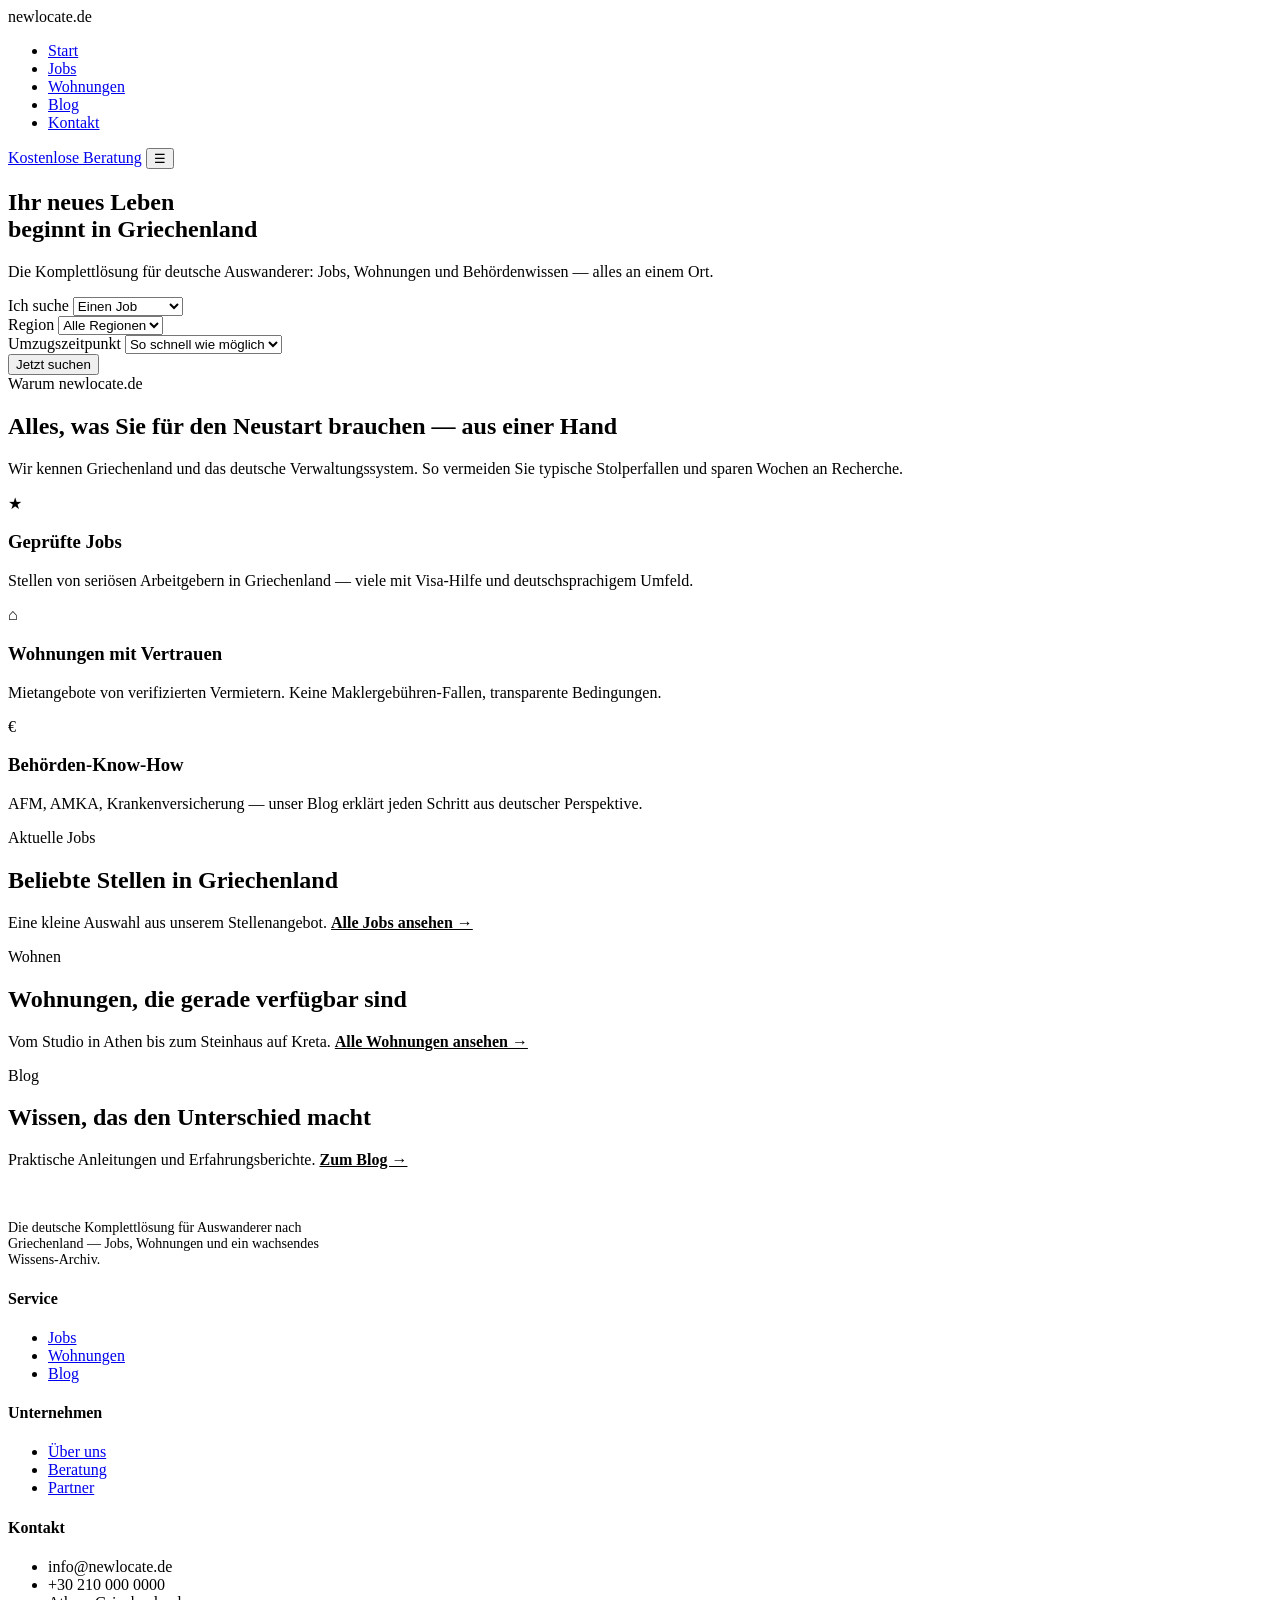
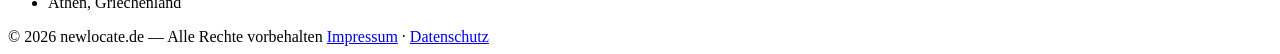
==== index.html @ ba7965db "Add files via upload" ====
<!DOCTYPE html>
<html lang="de">
<head>
  <meta charset="UTF-8" />
  <meta name="viewport" content="width=device-width, initial-scale=1.0" />
  <title>newlocate.de — Ihr neues Leben in Griechenland</title>
  <meta name="description" content="Komplettlösung für deutsche Auswanderer nach Griechenland — Jobs, Wohnungen und ein Blog mit allen wichtigen Informationen." />
  <link rel="preconnect" href="https://fonts.googleapis.com">
  <link rel="preconnect" href="https://fonts.gstatic.com" crossorigin>
  <link href="https://fonts.googleapis.com/css2?family=Inter:wght@400;500;600;700&display=swap" rel="stylesheet">
  <link rel="stylesheet" href="styles.css" />
</head>
<body>

<div class="outer-frame">
  <div class="frame-inner">

    <!-- Hero mit Navigation darüber -->
    <section class="hero">
      <nav class="nav on-hero">
        <div class="brand">newlocate.de</div>
        <ul class="nav-links">
          <li><a href="index.html" class="active">Start</a></li>
          <li><a href="jobs.html">Jobs</a></li>
          <li><a href="wohnungen.html">Wohnungen</a></li>
          <li><a href="blog.html">Blog</a></li>
          <li><a href="#kontakt">Kontakt</a></li>
        </ul>
        <a href="#beratung" class="nav-cta">Kostenlose Beratung</a>
        <button class="menu-toggle" aria-label="Menü öffnen">☰</button>
      </nav>

      <div class="hero-content">
        <h1>Ihr neues Leben<br />beginnt in Griechenland</h1>
        <p class="lead">
          Die Komplettlösung für deutsche Auswanderer:
          Jobs, Wohnungen und Behördenwissen — alles an einem Ort.
        </p>

        <form id="homeSearch" class="search-card">
          <div class="field">
            <label for="homeKind">Ich suche</label>
            <select id="homeKind">
              <option value="jobs">Einen Job</option>
              <option value="rentals">Eine Wohnung</option>
            </select>
          </div>
          <div class="field">
            <label for="homeRegion">Region</label>
            <select id="homeRegion">
              <option value="">Alle Regionen</option>
              <option>Athen</option>
              <option>Thessaloniki</option>
              <option>Kreta</option>
              <option>Santorin</option>
              <option>Korfu</option>
              <option>Mykonos</option>
            </select>
          </div>
          <div class="field">
            <label for="homeTime">Umzugszeitpunkt</label>
            <select id="homeTime">
              <option>So schnell wie möglich</option>
              <option>In 1–3 Monaten</option>
              <option>In 6 Monaten</option>
              <option>Später / unverbindlich</option>
            </select>
          </div>
          <button type="submit" class="btn-primary">Jetzt suchen</button>
        </form>
      </div>
    </section>

    <!-- Vorteile -->
    <section class="section">
      <div class="section-head">
        <div class="eyebrow">Warum newlocate.de</div>
        <h2>Alles, was Sie für den Neustart brauchen — aus einer Hand</h2>
        <p class="sub">Wir kennen Griechenland und das deutsche Verwaltungssystem. So vermeiden Sie typische Stolperfallen und sparen Wochen an Recherche.</p>
      </div>
      <div class="features">
        <div class="feature">
          <div class="ico">★</div>
          <h3>Geprüfte Jobs</h3>
          <p>Stellen von seriösen Arbeitgebern in Griechenland — viele mit Visa-Hilfe und deutschsprachigem Umfeld.</p>
        </div>
        <div class="feature">
          <div class="ico">⌂</div>
          <h3>Wohnungen mit Vertrauen</h3>
          <p>Mietangebote von verifizierten Vermietern. Keine Maklergebühren-Fallen, transparente Bedingungen.</p>
        </div>
        <div class="feature">
          <div class="ico">€</div>
          <h3>Behörden-Know-How</h3>
          <p>AFM, AMKA, Krankenversicherung — unser Blog erklärt jeden Schritt aus deutscher Perspektive.</p>
        </div>
      </div>
    </section>

    <!-- Featured Jobs -->
    <section class="section" style="padding-top:0;">
      <div class="section-head">
        <div class="eyebrow">Aktuelle Jobs</div>
        <h2>Beliebte Stellen in Griechenland</h2>
        <p class="sub">Eine kleine Auswahl aus unserem Stellenangebot. <a href="jobs.html" style="color:var(--aegean); font-weight:600;">Alle Jobs ansehen →</a></p>
      </div>
      <div id="featuredJobs" class="card-grid"></div>
    </section>

    <!-- Featured Rentals -->
    <section class="section" style="padding-top:0;">
      <div class="section-head">
        <div class="eyebrow">Wohnen</div>
        <h2>Wohnungen, die gerade verfügbar sind</h2>
        <p class="sub">Vom Studio in Athen bis zum Steinhaus auf Kreta. <a href="wohnungen.html" style="color:var(--aegean); font-weight:600;">Alle Wohnungen ansehen →</a></p>
      </div>
      <div id="featuredRentals" class="card-grid"></div>
    </section>

    <!-- Featured Blog -->
    <section class="section" style="padding-top:0;">
      <div class="section-head">
        <div class="eyebrow">Blog</div>
        <h2>Wissen, das den Unterschied macht</h2>
        <p class="sub">Praktische Anleitungen und Erfahrungsberichte. <a href="blog.html" style="color:var(--aegean); font-weight:600;">Zum Blog →</a></p>
      </div>
      <div id="featuredPosts" class="card-grid"></div>
    </section>

    <!-- Footer -->
    <footer class="footer" id="kontakt">
      <div class="footer-grid">
        <div>
          <div class="brand" style="color:#fff; font-size:18px; margin-bottom:14px;">newlocate.de</div>
          <p style="font-size:14px; max-width:340px;">Die deutsche Komplettlösung für Auswanderer nach Griechenland — Jobs, Wohnungen und ein wachsendes Wissens-Archiv.</p>
        </div>
        <div>
          <h4>Service</h4>
          <ul>
            <li><a href="jobs.html">Jobs</a></li>
            <li><a href="wohnungen.html">Wohnungen</a></li>
            <li><a href="blog.html">Blog</a></li>
          </ul>
        </div>
        <div>
          <h4>Unternehmen</h4>
          <ul>
            <li><a href="#">Über uns</a></li>
            <li><a href="#">Beratung</a></li>
            <li><a href="#">Partner</a></li>
          </ul>
        </div>
        <div>
          <h4>Kontakt</h4>
          <ul>
            <li>info@newlocate.de</li>
            <li>+30 210 000 0000</li>
            <li>Athen, Griechenland</li>
          </ul>
        </div>
      </div>
      <div class="footer-bottom">
        <span>© 2026 newlocate.de — Alle Rechte vorbehalten</span>
        <span><a href="#">Impressum</a> · <a href="#">Datenschutz</a></span>
      </div>
    </footer>

  </div>
</div>

<script src="app.js"></script>
</body>
</html>
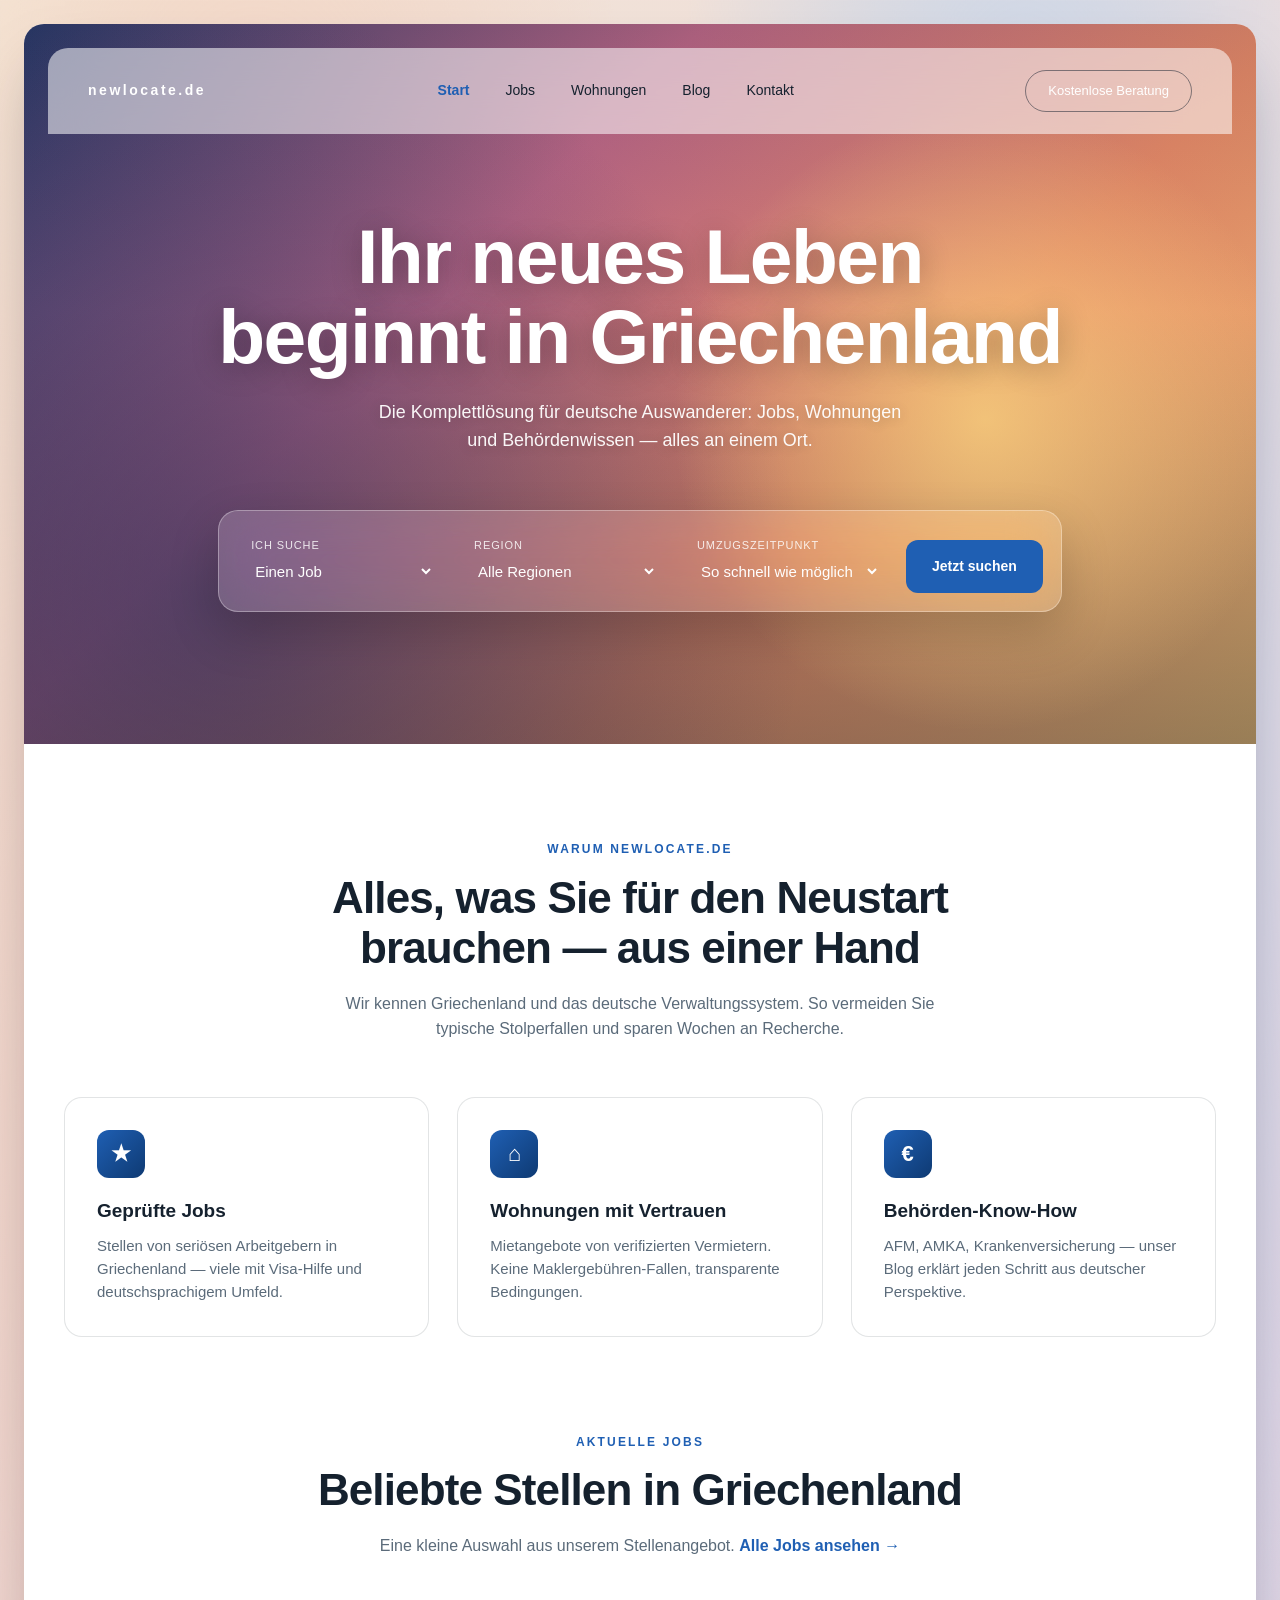
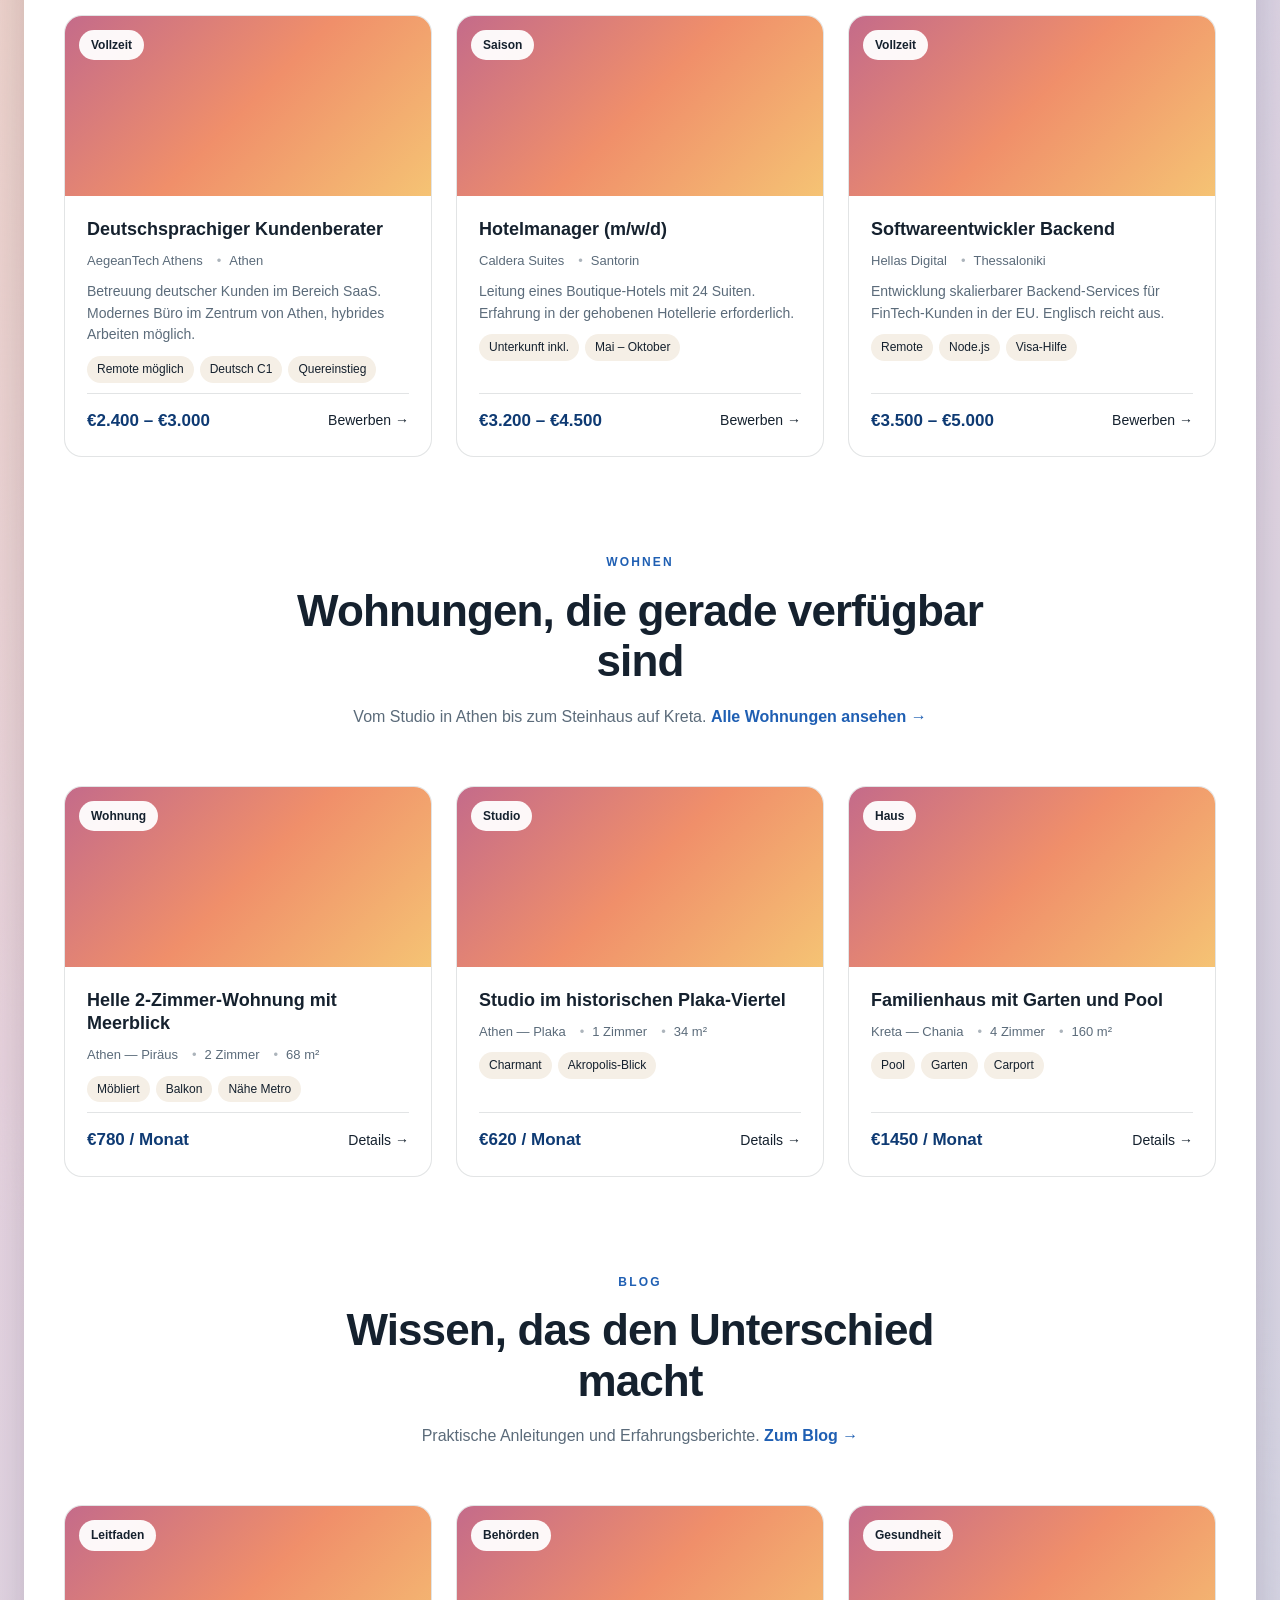
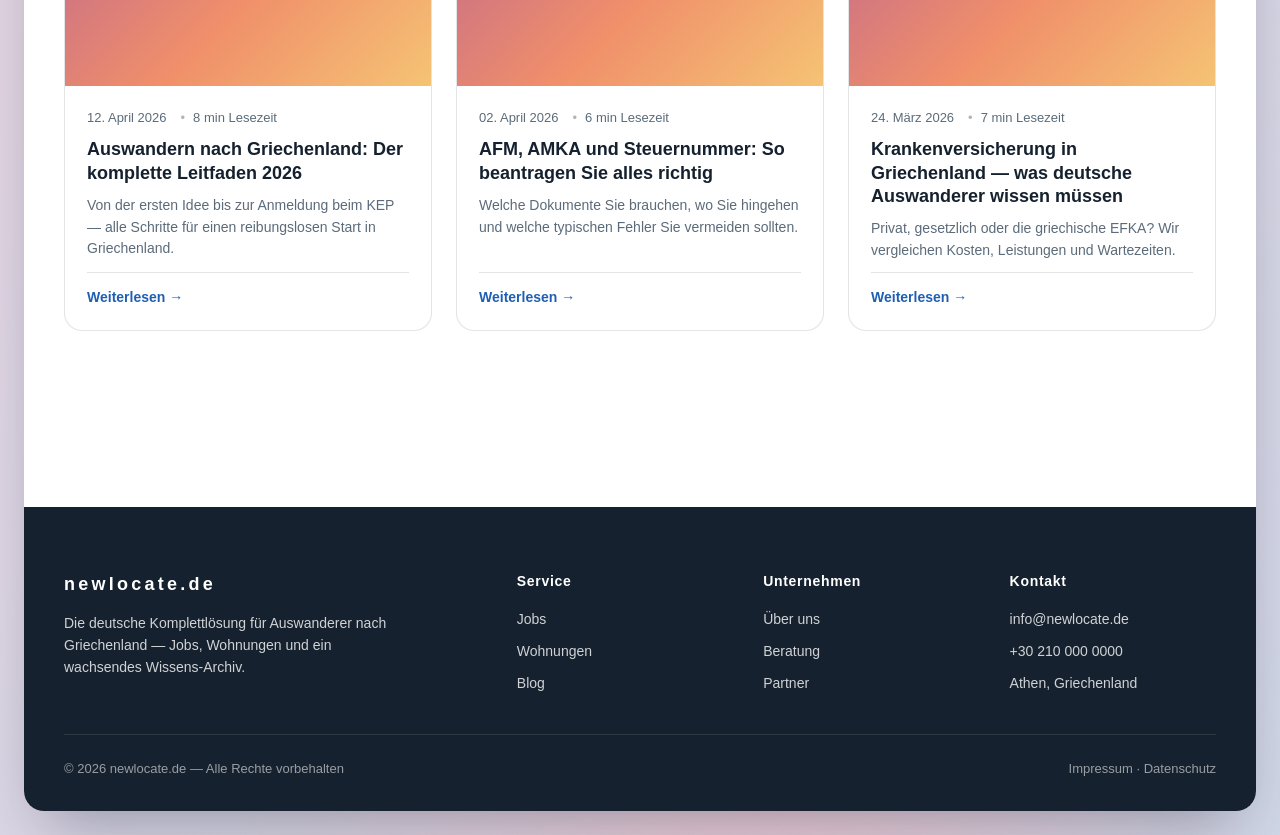
==== commit 90320188: "Update region options in dropdown menu" ====
--- a/index.html
+++ b/index.html
@@ -49,12 +49,12 @@
             <label for="homeRegion">Region</label>
             <select id="homeRegion">
               <option value="">Alle Regionen</option>
-              <option>Athen</option>
+              <option>Alexandropolis</option>
+              <option>Katerini</option>
+              <option>Kavala</option>
+              <option>Kilkis</option>
+              <option>Serres</option>
               <option>Thessaloniki</option>
-              <option>Kreta</option>
-              <option>Santorin</option>
-              <option>Korfu</option>
-              <option>Mykonos</option>
             </select>
           </div>
           <div class="field">
--- a/styles.css
+++ b/styles.css
@@ -0,0 +1,463 @@
+/* =========================================================
+   AUSWANDERN.GR — Globale Stile
+   ========================================================= */
+
+* { box-sizing: border-box; margin: 0; padding: 0; }
+
+:root {
+  --aegean: #1f5fb3;
+  --aegean-deep: #0e3a73;
+  --sunset: #ff8a65;
+  --sand: #f5efe6;
+  --ink: #15212e;
+  --muted: #5b6b7a;
+  --line: rgba(21, 33, 46, 0.12);
+  --glass: rgba(255, 255, 255, 0.18);
+  --glass-strong: rgba(255, 255, 255, 0.32);
+  --shadow: 0 30px 60px -20px rgba(15, 23, 42, 0.35);
+  --radius: 18px;
+}
+
+html, body {
+  font-family: 'Inter', -apple-system, BlinkMacSystemFont, 'Segoe UI', sans-serif;
+  color: var(--ink);
+  background: #fbf8f3;
+  line-height: 1.55;
+  -webkit-font-smoothing: antialiased;
+}
+
+a { color: inherit; text-decoration: none; }
+img { max-width: 100%; display: block; }
+button { font: inherit; cursor: pointer; border: none; background: none; color: inherit; }
+input, select { font: inherit; color: inherit; }
+
+/* =========================================================
+   Layout-Rahmen (wie im Design — gerundeter Außenrahmen)
+   ========================================================= */
+
+.outer-frame {
+  min-height: 100vh;
+  padding: 24px;
+  background:
+    radial-gradient(60% 80% at 20% 30%, #f3c9b6 0%, transparent 60%),
+    radial-gradient(50% 70% at 80% 20%, #b9d3f0 0%, transparent 60%),
+    radial-gradient(70% 90% at 60% 90%, #efc9d5 0%, transparent 60%),
+    linear-gradient(135deg, #f4e6d6 0%, #e9d5e2 50%, #cfd8e8 100%);
+}
+
+.frame-inner {
+  background: #ffffff;
+  border-radius: 20px;
+  overflow: hidden;
+  box-shadow: var(--shadow);
+}
+
+/* =========================================================
+   Navigation
+   ========================================================= */
+
+.nav {
+  display: flex;
+  align-items: center;
+  justify-content: space-between;
+  padding: 22px 40px;
+  background: rgba(255, 255, 255, 0.7);
+  backdrop-filter: blur(20px);
+  -webkit-backdrop-filter: blur(20px);
+  position: relative;
+  z-index: 10;
+}
+
+.nav.on-hero {
+  position: absolute;
+  top: 24px;
+  left: 24px;
+  right: 24px;
+  border-radius: 20px 20px 0 0;
+  background: rgba(255, 255, 255, 0.55);
+}
+
+.brand {
+  font-weight: 700;
+  letter-spacing: 0.18em;
+  font-size: 14px;
+}
+
+.nav-links {
+  display: flex;
+  gap: 36px;
+  list-style: none;
+  font-size: 14px;
+  color: var(--ink);
+}
+
+.nav-links a { transition: color .2s; }
+.nav-links a:hover { color: var(--aegean); }
+.nav-links a.active { color: var(--aegean); font-weight: 600; }
+
+.nav-cta {
+  border: 1px solid rgba(21, 33, 46, 0.5);
+  padding: 10px 22px;
+  border-radius: 999px;
+  font-size: 13px;
+  background: transparent;
+  transition: all .2s;
+}
+.nav-cta:hover { background: var(--ink); color: #fff; border-color: var(--ink); }
+
+.menu-toggle { display: none; }
+
+/* =========================================================
+   Hero
+   ========================================================= */
+
+.hero {
+  position: relative;
+  min-height: 720px;
+  display: flex;
+  align-items: center;
+  justify-content: center;
+  text-align: center;
+  color: #fff;
+  padding: 140px 32px 80px;
+  overflow: hidden;
+  background:
+    linear-gradient(180deg, rgba(15, 23, 42, 0.15) 0%, rgba(15, 23, 42, 0.05) 40%, rgba(15, 23, 42, 0.4) 100%),
+    linear-gradient(135deg, #2a3a6b 0%, #c46b8a 35%, #f08f6a 65%, #f5c374 100%);
+}
+
+.hero::before {
+  content: '';
+  position: absolute;
+  inset: 0;
+  background:
+    radial-gradient(circle at 78% 55%, rgba(255, 220, 130, 0.7) 0%, transparent 30%),
+    radial-gradient(circle at 15% 80%, rgba(20, 40, 90, 0.5) 0%, transparent 50%);
+  pointer-events: none;
+}
+
+.hero-content {
+  position: relative;
+  z-index: 2;
+  max-width: 900px;
+}
+
+.hero h1 {
+  font-size: clamp(40px, 6vw, 78px);
+  font-weight: 700;
+  line-height: 1.05;
+  letter-spacing: -0.02em;
+  text-shadow: 0 4px 30px rgba(0, 0, 0, 0.3);
+  margin-bottom: 22px;
+}
+
+.hero p.lead {
+  font-size: clamp(15px, 1.4vw, 18px);
+  max-width: 540px;
+  margin: 0 auto 56px;
+  opacity: 0.95;
+  text-shadow: 0 2px 15px rgba(0, 0, 0, 0.3);
+}
+
+/* Search / booking glass card */
+.search-card {
+  position: relative;
+  z-index: 2;
+  margin: 0 auto;
+  max-width: 880px;
+  padding: 18px;
+  background: var(--glass);
+  backdrop-filter: blur(24px) saturate(140%);
+  -webkit-backdrop-filter: blur(24px) saturate(140%);
+  border: 1px solid var(--glass-strong);
+  border-radius: 20px;
+  display: grid;
+  grid-template-columns: 1fr 1fr 1fr auto;
+  gap: 12px;
+  align-items: end;
+  box-shadow: 0 20px 50px rgba(0, 0, 0, 0.2);
+}
+
+.field {
+  display: flex;
+  flex-direction: column;
+  gap: 4px;
+  text-align: left;
+  padding: 8px 14px;
+  border-radius: 12px;
+}
+
+.field label {
+  font-size: 11px;
+  letter-spacing: 0.08em;
+  text-transform: uppercase;
+  opacity: 0.85;
+}
+
+.field select,
+.field input {
+  background: transparent;
+  border: none;
+  outline: none;
+  color: #fff;
+  font-size: 15px;
+  font-weight: 500;
+  padding: 4px 0;
+  width: 100%;
+}
+
+.field select option { color: var(--ink); }
+.field input::placeholder { color: rgba(255,255,255,0.7); }
+
+.btn-primary {
+  background: var(--aegean);
+  color: #fff;
+  padding: 16px 26px;
+  border-radius: 12px;
+  font-weight: 600;
+  font-size: 14px;
+  white-space: nowrap;
+  transition: transform .15s, background .2s;
+}
+.btn-primary:hover { background: var(--aegean-deep); transform: translateY(-1px); }
+
+/* =========================================================
+   Sections
+   ========================================================= */
+
+.section {
+  padding: 96px 40px;
+  max-width: 1240px;
+  margin: 0 auto;
+}
+
+.section-head {
+  text-align: center;
+  margin-bottom: 56px;
+}
+.eyebrow {
+  font-size: 12px;
+  letter-spacing: 0.18em;
+  text-transform: uppercase;
+  color: var(--aegean);
+  font-weight: 600;
+  margin-bottom: 14px;
+}
+.section h2 {
+  font-size: clamp(28px, 3.5vw, 44px);
+  font-weight: 700;
+  letter-spacing: -0.02em;
+  line-height: 1.15;
+  max-width: 720px;
+  margin: 0 auto 18px;
+}
+.section .sub {
+  color: var(--muted);
+  max-width: 620px;
+  margin: 0 auto;
+  font-size: 16px;
+}
+
+/* Feature grid */
+.features {
+  display: grid;
+  grid-template-columns: repeat(3, 1fr);
+  gap: 28px;
+  margin-top: 8px;
+}
+.feature {
+  background: #fff;
+  border: 1px solid var(--line);
+  border-radius: var(--radius);
+  padding: 32px;
+  transition: transform .25s, box-shadow .25s;
+}
+.feature:hover { transform: translateY(-4px); box-shadow: var(--shadow); }
+.feature .ico {
+  width: 48px; height: 48px;
+  border-radius: 12px;
+  background: linear-gradient(135deg, var(--aegean), var(--aegean-deep));
+  color: #fff;
+  display: flex; align-items: center; justify-content: center;
+  font-size: 22px; font-weight: 700;
+  margin-bottom: 18px;
+}
+.feature h3 { font-size: 19px; margin-bottom: 8px; }
+.feature p { color: var(--muted); font-size: 15px; }
+
+/* Card grid (jobs / wohnungen / blog) */
+.card-grid {
+  display: grid;
+  grid-template-columns: repeat(auto-fill, minmax(300px, 1fr));
+  gap: 24px;
+  margin-top: 32px;
+}
+
+.card {
+  background: #fff;
+  border: 1px solid var(--line);
+  border-radius: var(--radius);
+  overflow: hidden;
+  transition: transform .25s, box-shadow .25s;
+  display: flex;
+  flex-direction: column;
+}
+.card:hover { transform: translateY(-4px); box-shadow: var(--shadow); }
+.card-media {
+  height: 180px;
+  background: linear-gradient(135deg, #c46b8a, #f08f6a, #f5c374);
+  position: relative;
+}
+.card-media .badge {
+  position: absolute;
+  top: 14px; left: 14px;
+  background: rgba(255,255,255,0.95);
+  padding: 6px 12px;
+  border-radius: 999px;
+  font-size: 12px;
+  font-weight: 600;
+}
+.card-body { padding: 22px; flex: 1; display: flex; flex-direction: column; gap: 10px; }
+.card-body h3 { font-size: 18px; line-height: 1.3; }
+.card-meta {
+  display: flex; flex-wrap: wrap; gap: 14px;
+  font-size: 13px; color: var(--muted);
+}
+.card-meta span::before { content: '•'; margin-right: 8px; opacity: 0.5; }
+.card-meta span:first-child::before { content: ''; margin: 0; }
+.card-foot {
+  margin-top: auto;
+  padding-top: 14px;
+  display: flex;
+  justify-content: space-between;
+  align-items: center;
+  border-top: 1px solid var(--line);
+  font-size: 14px;
+}
+.price { font-weight: 700; color: var(--aegean-deep); font-size: 17px; }
+.tag {
+  display: inline-block;
+  background: var(--sand);
+  color: var(--ink);
+  font-size: 12px;
+  padding: 4px 10px;
+  border-radius: 999px;
+  margin-right: 6px;
+}
+
+/* Page header (non-hero pages) */
+.page-header {
+  background:
+    linear-gradient(180deg, rgba(15,23,42,0.2), rgba(15,23,42,0.5)),
+    linear-gradient(135deg, #2a3a6b 0%, #c46b8a 50%, #f5c374 100%);
+  color: #fff;
+  padding: 120px 40px 80px;
+  text-align: center;
+}
+.page-header h1 {
+  font-size: clamp(34px, 5vw, 58px);
+  font-weight: 700;
+  letter-spacing: -0.02em;
+  margin-bottom: 14px;
+}
+.page-header p {
+  max-width: 600px;
+  margin: 0 auto;
+  opacity: 0.95;
+  font-size: 17px;
+}
+
+/* Filter bar */
+.filter-bar {
+  background: #fff;
+  border: 1px solid var(--line);
+  border-radius: var(--radius);
+  padding: 18px;
+  display: grid;
+  grid-template-columns: 2fr 1fr 1fr auto;
+  gap: 12px;
+  margin-bottom: 32px;
+  box-shadow: var(--shadow);
+}
+
+.filter-bar .field {
+  background: var(--sand);
+  padding: 10px 16px;
+}
+.filter-bar .field label { color: var(--muted); }
+.filter-bar .field input,
+.filter-bar .field select { color: var(--ink); }
+.filter-bar .field input::placeholder { color: var(--muted); }
+
+.no-results {
+  text-align: center;
+  padding: 60px 20px;
+  color: var(--muted);
+}
+
+/* =========================================================
+   Footer
+   ========================================================= */
+
+.footer {
+  background: var(--ink);
+  color: rgba(255,255,255,0.8);
+  padding: 64px 40px 32px;
+  margin-top: 80px;
+}
+.footer-grid {
+  max-width: 1240px;
+  margin: 0 auto;
+  display: grid;
+  grid-template-columns: 2fr 1fr 1fr 1fr;
+  gap: 40px;
+  padding-bottom: 40px;
+  border-bottom: 1px solid rgba(255,255,255,0.1);
+}
+.footer h4 { color: #fff; font-size: 14px; margin-bottom: 16px; letter-spacing: 0.05em; }
+.footer ul { list-style: none; display: flex; flex-direction: column; gap: 10px; font-size: 14px; }
+.footer ul a:hover { color: #fff; }
+.footer-bottom {
+  max-width: 1240px;
+  margin: 24px auto 0;
+  display: flex;
+  justify-content: space-between;
+  font-size: 13px;
+  opacity: 0.7;
+}
+
+/* =========================================================
+   Blog detail (article cards expanded)
+   ========================================================= */
+.blog-card .card-body p {
+  color: var(--muted);
+  font-size: 14px;
+}
+.blog-card .read-more {
+  color: var(--aegean);
+  font-weight: 600;
+  font-size: 14px;
+}
+
+/* =========================================================
+   Responsive
+   ========================================================= */
+
+@media (max-width: 900px) {
+  .outer-frame { padding: 12px; }
+  .nav { padding: 18px 22px; }
+  .nav.on-hero { left: 12px; right: 12px; top: 12px; }
+  .nav-links { display: none; }
+  .menu-toggle { display: block; font-size: 22px; }
+  .nav-cta { padding: 8px 16px; font-size: 12px; }
+
+  .search-card { grid-template-columns: 1fr 1fr; }
+  .search-card .btn-primary { grid-column: 1 / -1; }
+
+  .features { grid-template-columns: 1fr; }
+  .filter-bar { grid-template-columns: 1fr; }
+  .footer-grid { grid-template-columns: 1fr 1fr; }
+  .footer-bottom { flex-direction: column; gap: 8px; text-align: center; }
+  .section { padding: 64px 22px; }
+  .page-header { padding: 100px 22px 60px; }
+}
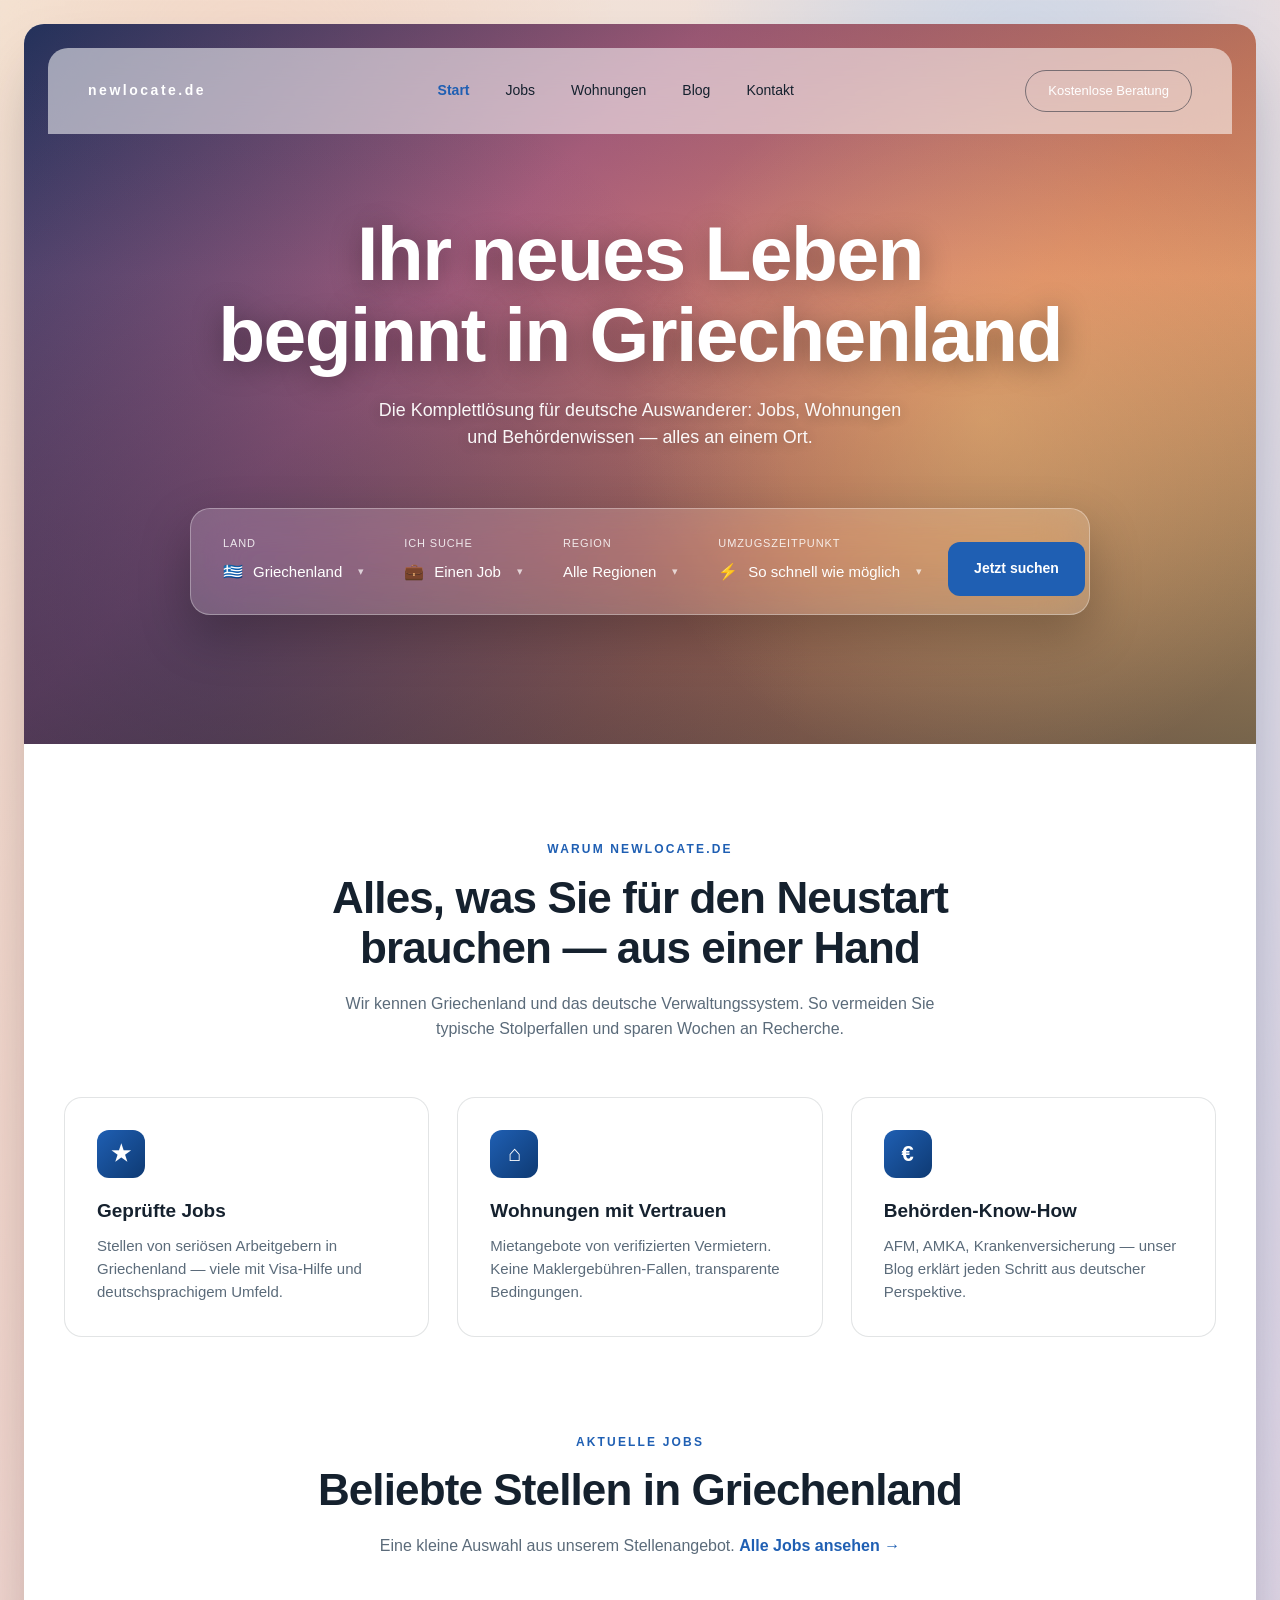
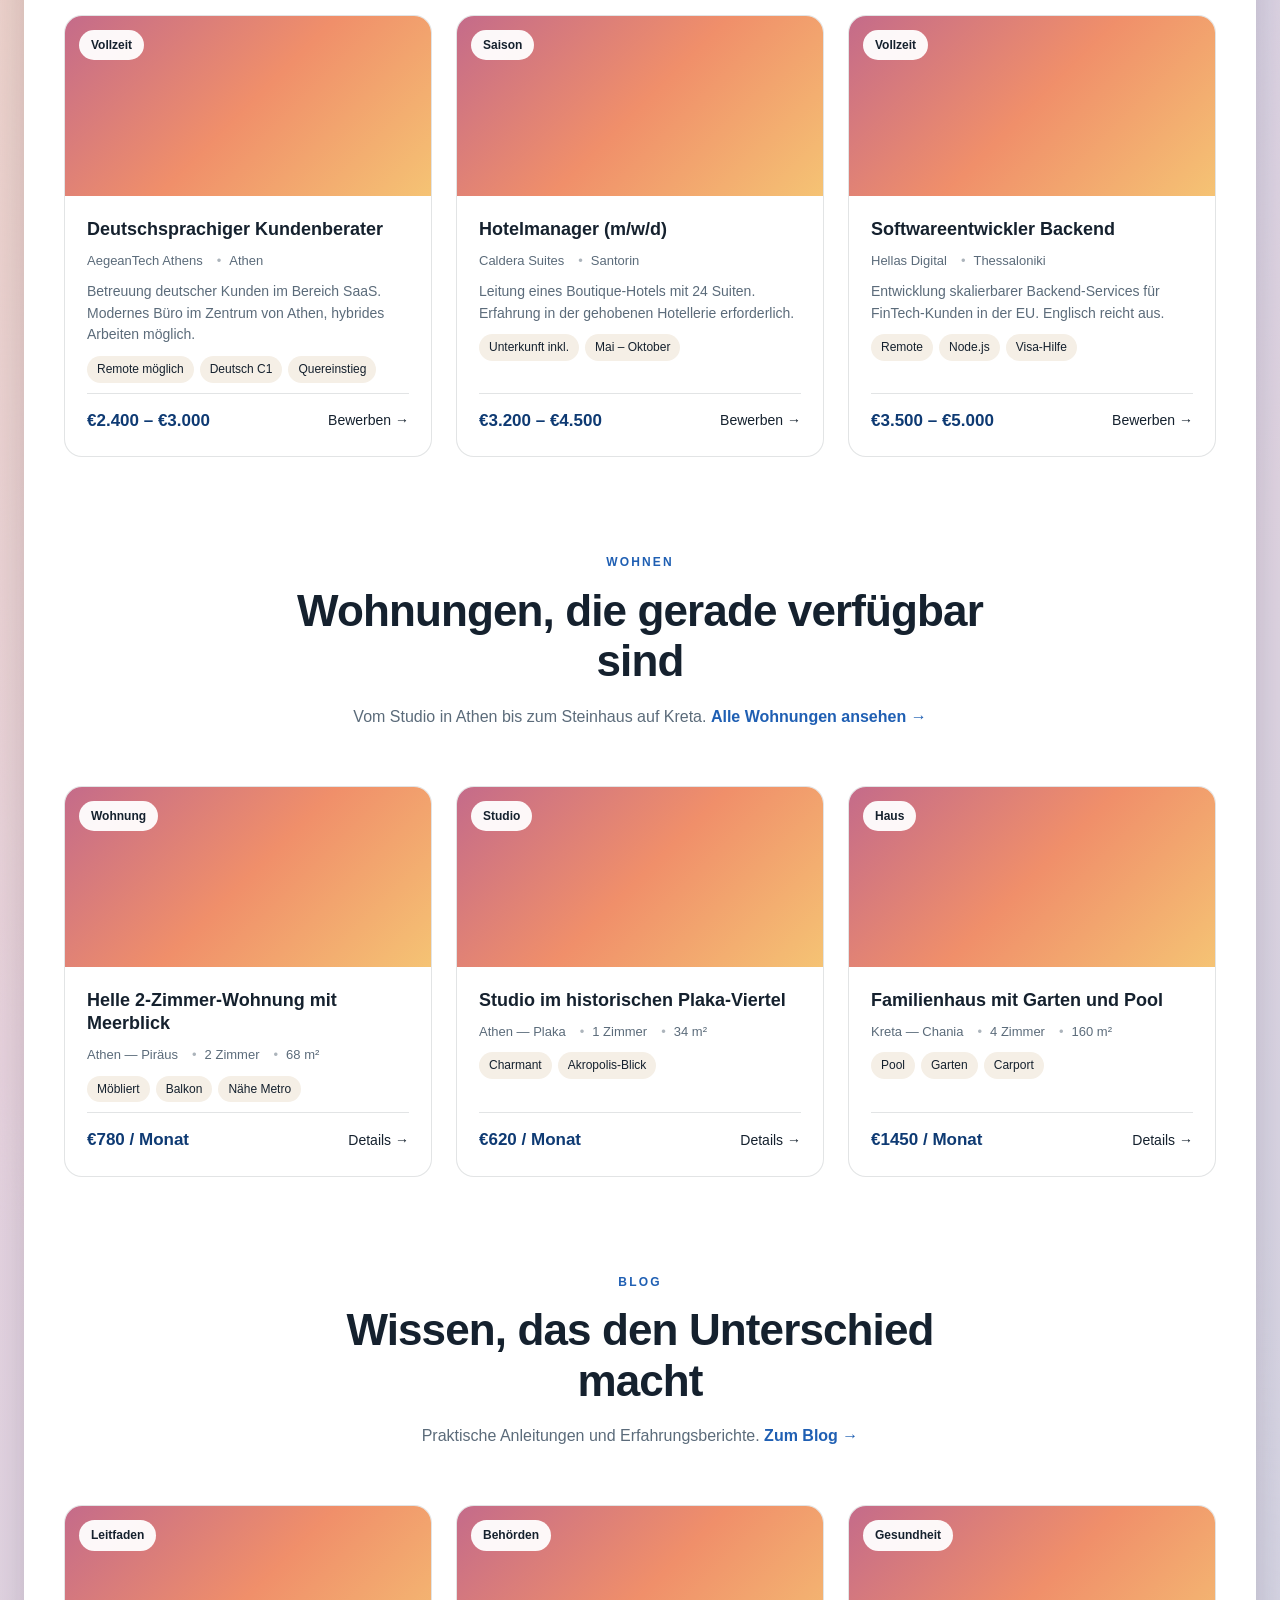
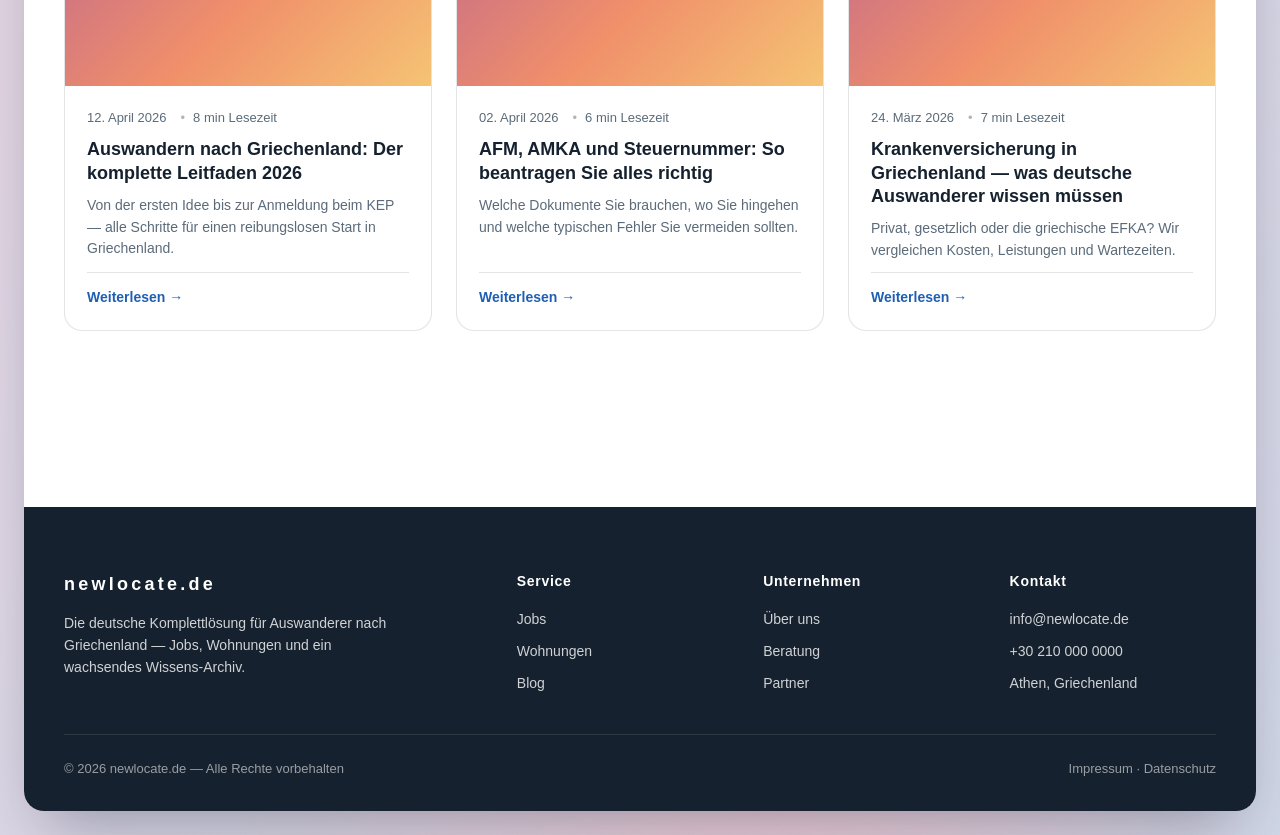
==== commit 0ff4577d: "Add files via upload" ====
--- a/index.html
+++ b/index.html
@@ -1,173 +1,189 @@
 <!DOCTYPE html>
 <html lang="de">
+
 <head>
   <meta charset="UTF-8" />
   <meta name="viewport" content="width=device-width, initial-scale=1.0" />
   <title>newlocate.de — Ihr neues Leben in Griechenland</title>
-  <meta name="description" content="Komplettlösung für deutsche Auswanderer nach Griechenland — Jobs, Wohnungen und ein Blog mit allen wichtigen Informationen." />
+  <meta name="description"
+    content="Komplettlösung für deutsche Auswanderer nach Griechenland — Jobs, Wohnungen und ein Blog mit allen wichtigen Informationen." />
   <link rel="preconnect" href="https://fonts.googleapis.com">
   <link rel="preconnect" href="https://fonts.gstatic.com" crossorigin>
   <link href="https://fonts.googleapis.com/css2?family=Inter:wght@400;500;600;700&display=swap" rel="stylesheet">
   <link rel="stylesheet" href="styles.css" />
 </head>
+
 <body>
 
-<div class="outer-frame">
-  <div class="frame-inner">
+  <div class="outer-frame">
+    <div class="frame-inner">
 
-    <!-- Hero mit Navigation darüber -->
-    <section class="hero">
-      <nav class="nav on-hero">
-        <div class="brand">newlocate.de</div>
-        <ul class="nav-links">
-          <li><a href="index.html" class="active">Start</a></li>
-          <li><a href="jobs.html">Jobs</a></li>
-          <li><a href="wohnungen.html">Wohnungen</a></li>
-          <li><a href="blog.html">Blog</a></li>
-          <li><a href="#kontakt">Kontakt</a></li>
-        </ul>
-        <a href="#beratung" class="nav-cta">Kostenlose Beratung</a>
-        <button class="menu-toggle" aria-label="Menü öffnen">☰</button>
-      </nav>
-
-      <div class="hero-content">
-        <h1>Ihr neues Leben<br />beginnt in Griechenland</h1>
-        <p class="lead">
-          Die Komplettlösung für deutsche Auswanderer:
-          Jobs, Wohnungen und Behördenwissen — alles an einem Ort.
-        </p>
-
-        <form id="homeSearch" class="search-card">
-          <div class="field">
-            <label for="homeKind">Ich suche</label>
-            <select id="homeKind">
-              <option value="jobs">Einen Job</option>
-              <option value="rentals">Eine Wohnung</option>
-            </select>
-          </div>
-          <div class="field">
-            <label for="homeRegion">Region</label>
-            <select id="homeRegion">
-              <option value="">Alle Regionen</option>
-              <option>Alexandropolis</option>
-              <option>Katerini</option>
-              <option>Kavala</option>
-              <option>Kilkis</option>
-              <option>Serres</option>
-              <option>Thessaloniki</option>
-            </select>
-          </div>
-          <div class="field">
-            <label for="homeTime">Umzugszeitpunkt</label>
-            <select id="homeTime">
-              <option>So schnell wie möglich</option>
-              <option>In 1–3 Monaten</option>
-              <option>In 6 Monaten</option>
-              <option>Später / unverbindlich</option>
-            </select>
-          </div>
-          <button type="submit" class="btn-primary">Jetzt suchen</button>
-        </form>
-      </div>
-    </section>
-
-    <!-- Vorteile -->
-    <section class="section">
-      <div class="section-head">
-        <div class="eyebrow">Warum newlocate.de</div>
-        <h2>Alles, was Sie für den Neustart brauchen — aus einer Hand</h2>
-        <p class="sub">Wir kennen Griechenland und das deutsche Verwaltungssystem. So vermeiden Sie typische Stolperfallen und sparen Wochen an Recherche.</p>
-      </div>
-      <div class="features">
-        <div class="feature">
-          <div class="ico">★</div>
-          <h3>Geprüfte Jobs</h3>
-          <p>Stellen von seriösen Arbeitgebern in Griechenland — viele mit Visa-Hilfe und deutschsprachigem Umfeld.</p>
-        </div>
-        <div class="feature">
-          <div class="ico">⌂</div>
-          <h3>Wohnungen mit Vertrauen</h3>
-          <p>Mietangebote von verifizierten Vermietern. Keine Maklergebühren-Fallen, transparente Bedingungen.</p>
-        </div>
-        <div class="feature">
-          <div class="ico">€</div>
-          <h3>Behörden-Know-How</h3>
-          <p>AFM, AMKA, Krankenversicherung — unser Blog erklärt jeden Schritt aus deutscher Perspektive.</p>
-        </div>
-      </div>
-    </section>
-
-    <!-- Featured Jobs -->
-    <section class="section" style="padding-top:0;">
-      <div class="section-head">
-        <div class="eyebrow">Aktuelle Jobs</div>
-        <h2>Beliebte Stellen in Griechenland</h2>
-        <p class="sub">Eine kleine Auswahl aus unserem Stellenangebot. <a href="jobs.html" style="color:var(--aegean); font-weight:600;">Alle Jobs ansehen →</a></p>
-      </div>
-      <div id="featuredJobs" class="card-grid"></div>
-    </section>
-
-    <!-- Featured Rentals -->
-    <section class="section" style="padding-top:0;">
-      <div class="section-head">
-        <div class="eyebrow">Wohnen</div>
-        <h2>Wohnungen, die gerade verfügbar sind</h2>
-        <p class="sub">Vom Studio in Athen bis zum Steinhaus auf Kreta. <a href="wohnungen.html" style="color:var(--aegean); font-weight:600;">Alle Wohnungen ansehen →</a></p>
-      </div>
-      <div id="featuredRentals" class="card-grid"></div>
-    </section>
-
-    <!-- Featured Blog -->
-    <section class="section" style="padding-top:0;">
-      <div class="section-head">
-        <div class="eyebrow">Blog</div>
-        <h2>Wissen, das den Unterschied macht</h2>
-        <p class="sub">Praktische Anleitungen und Erfahrungsberichte. <a href="blog.html" style="color:var(--aegean); font-weight:600;">Zum Blog →</a></p>
-      </div>
-      <div id="featuredPosts" class="card-grid"></div>
-    </section>
-
-    <!-- Footer -->
-    <footer class="footer" id="kontakt">
-      <div class="footer-grid">
-        <div>
-          <div class="brand" style="color:#fff; font-size:18px; margin-bottom:14px;">newlocate.de</div>
-          <p style="font-size:14px; max-width:340px;">Die deutsche Komplettlösung für Auswanderer nach Griechenland — Jobs, Wohnungen und ein wachsendes Wissens-Archiv.</p>
-        </div>
-        <div>
-          <h4>Service</h4>
-          <ul>
+      <!-- Hero mit Navigation darüber -->
+      <section class="hero">
+        <nav class="nav on-hero">
+          <div class="brand">newlocate.de</div>
+          <ul class="nav-links">
+            <li><a href="index.html" class="active">Start</a></li>
             <li><a href="jobs.html">Jobs</a></li>
             <li><a href="wohnungen.html">Wohnungen</a></li>
             <li><a href="blog.html">Blog</a></li>
+            <li><a href="#kontakt">Kontakt</a></li>
           </ul>
+          <a href="#beratung" class="nav-cta">Kostenlose Beratung</a>
+          <button class="menu-toggle" aria-label="Menü öffnen">☰</button>
+        </nav>
+
+        <div class="hero-content">
+          <h1>Ihr neues Leben<br />beginnt in Griechenland</h1>
+          <p class="lead">
+            Die Komplettlösung für deutsche Auswanderer:
+            Jobs, Wohnungen und Behördenwissen — alles an einem Ort.
+          </p>
+
+          <form id="homeSearch" class="search-card">
+            <div class="field">
+              <label for="homeCountry">Land</label>
+              <select id="homeCountry">
+                <option data-icon="🇬🇷" value="GR">Griechenland</option>
+              </select>
+            </div>
+            <div class="field">
+              <label for="homeKind">Ich suche</label>
+              <select id="homeKind">
+                <option data-icon="💼" value="jobs">Einen Job</option>
+                <option data-icon="🏠" value="rentals">Eine Wohnung</option>
+              </select>
+            </div>
+            <div class="field">
+              <label for="homeRegion">Region</label>
+              <select id="homeRegion">
+                <option value="">Alle Regionen</option>
+                <option data-icon="📍">Alexandroupolis</option>
+                <option data-icon="📍">Katerini</option>
+                <option data-icon="📍">Kavala</option>
+                <option data-icon="📍">Kilkis</option>
+                <option data-icon="📍">Serres</option>
+                <option data-icon="📍">Thessaloniki</option>
+              </select>
+            </div>
+            <div class="field">
+              <label for="homeTime">Umzugszeitpunkt</label>
+              <select id="homeTime">
+                <option data-icon="⚡">So schnell wie möglich</option>
+                <option data-icon="⏱">In 1–3 Monaten</option>
+                <option data-icon="⏰">In 6 Monaten</option>
+                <option data-icon="🗓">Später / unverbindlich</option>
+              </select>
+            </div>
+            <button type="submit" class="btn-primary">Jetzt suchen</button>
+          </form>
         </div>
-        <div>
-          <h4>Unternehmen</h4>
-          <ul>
-            <li><a href="#">Über uns</a></li>
-            <li><a href="#">Beratung</a></li>
-            <li><a href="#">Partner</a></li>
-          </ul>
+      </section>
+
+      <!-- Vorteile -->
+      <section class="section">
+        <div class="section-head">
+          <div class="eyebrow">Warum newlocate.de</div>
+          <h2>Alles, was Sie für den Neustart brauchen — aus einer Hand</h2>
+          <p class="sub">Wir kennen Griechenland und das deutsche Verwaltungssystem. So vermeiden Sie typische
+            Stolperfallen und sparen Wochen an Recherche.</p>
         </div>
-        <div>
-          <h4>Kontakt</h4>
-          <ul>
-            <li>info@newlocate.de</li>
-            <li>+30 210 000 0000</li>
-            <li>Athen, Griechenland</li>
-          </ul>
+        <div class="features">
+          <div class="feature">
+            <div class="ico">★</div>
+            <h3>Geprüfte Jobs</h3>
+            <p>Stellen von seriösen Arbeitgebern in Griechenland — viele mit Visa-Hilfe und deutschsprachigem Umfeld.
+            </p>
+          </div>
+          <div class="feature">
+            <div class="ico">⌂</div>
+            <h3>Wohnungen mit Vertrauen</h3>
+            <p>Mietangebote von verifizierten Vermietern. Keine Maklergebühren-Fallen, transparente Bedingungen.</p>
+          </div>
+          <div class="feature">
+            <div class="ico">€</div>
+            <h3>Behörden-Know-How</h3>
+            <p>AFM, AMKA, Krankenversicherung — unser Blog erklärt jeden Schritt aus deutscher Perspektive.</p>
+          </div>
         </div>
-      </div>
-      <div class="footer-bottom">
-        <span>© 2026 newlocate.de — Alle Rechte vorbehalten</span>
-        <span><a href="#">Impressum</a> · <a href="#">Datenschutz</a></span>
-      </div>
-    </footer>
+      </section>
 
+      <!-- Featured Jobs -->
+      <section class="section" style="padding-top:0;">
+        <div class="section-head">
+          <div class="eyebrow">Aktuelle Jobs</div>
+          <h2>Beliebte Stellen in Griechenland</h2>
+          <p class="sub">Eine kleine Auswahl aus unserem Stellenangebot. <a href="jobs.html"
+              style="color:var(--aegean); font-weight:600;">Alle Jobs ansehen →</a></p>
+        </div>
+        <div id="featuredJobs" class="card-grid"></div>
+      </section>
+
+      <!-- Featured Rentals -->
+      <section class="section" style="padding-top:0;">
+        <div class="section-head">
+          <div class="eyebrow">Wohnen</div>
+          <h2>Wohnungen, die gerade verfügbar sind</h2>
+          <p class="sub">Vom Studio in Athen bis zum Steinhaus auf Kreta. <a href="wohnungen.html"
+              style="color:var(--aegean); font-weight:600;">Alle Wohnungen ansehen →</a></p>
+        </div>
+        <div id="featuredRentals" class="card-grid"></div>
+      </section>
+
+      <!-- Featured Blog -->
+      <section class="section" style="padding-top:0;">
+        <div class="section-head">
+          <div class="eyebrow">Blog</div>
+          <h2>Wissen, das den Unterschied macht</h2>
+          <p class="sub">Praktische Anleitungen und Erfahrungsberichte. <a href="blog.html"
+              style="color:var(--aegean); font-weight:600;">Zum Blog →</a></p>
+        </div>
+        <div id="featuredPosts" class="card-grid"></div>
+      </section>
+
+      <!-- Footer -->
+      <footer class="footer" id="kontakt">
+        <div class="footer-grid">
+          <div>
+            <div class="brand" style="color:#fff; font-size:18px; margin-bottom:14px;">newlocate.de</div>
+            <p style="font-size:14px; max-width:340px;">Die deutsche Komplettlösung für Auswanderer nach Griechenland —
+              Jobs, Wohnungen und ein wachsendes Wissens-Archiv.</p>
+          </div>
+          <div>
+            <h4>Service</h4>
+            <ul>
+              <li><a href="jobs.html">Jobs</a></li>
+              <li><a href="wohnungen.html">Wohnungen</a></li>
+              <li><a href="blog.html">Blog</a></li>
+            </ul>
+          </div>
+          <div>
+            <h4>Unternehmen</h4>
+            <ul>
+              <li><a href="#">Über uns</a></li>
+              <li><a href="#">Beratung</a></li>
+              <li><a href="#">Partner</a></li>
+            </ul>
+          </div>
+          <div>
+            <h4>Kontakt</h4>
+            <ul>
+              <li>info@newlocate.de</li>
+              <li>+30 210 000 0000</li>
+              <li>Athen, Griechenland</li>
+            </ul>
+          </div>
+        </div>
+        <div class="footer-bottom">
+          <span>© 2026 newlocate.de — Alle Rechte vorbehalten</span>
+          <span><a href="#">Impressum</a> · <a href="#">Datenschutz</a></span>
+        </div>
+      </footer>
+
+    </div>
   </div>
-</div>
 
-<script src="app.js"></script>
+  <script src="app.js"></script>
 </body>
-</html>
+
+</html>
--- a/styles.css
+++ b/styles.css
@@ -1,5 +1,5 @@
 /* =========================================================
-   AUSWANDERN.GR — Globale Stile
+   newlocate.de — Globale Stile
    ========================================================= */
 
 * { box-sizing: border-box; margin: 0; padding: 0; }
@@ -32,7 +32,7 @@
 input, select { font: inherit; color: inherit; }
 
 /* =========================================================
-   Layout-Rahmen (wie im Design — gerundeter Außenrahmen)
+   Außenrahmen
    ========================================================= */
 
 .outer-frame {
@@ -108,7 +108,7 @@
 .menu-toggle { display: none; }
 
 /* =========================================================
-   Hero
+   Hero — mit Santorini-Foto (austauschbar)
    ========================================================= */
 
 .hero {
@@ -120,9 +120,11 @@
   text-align: center;
   color: #fff;
   padding: 140px 32px 80px;
-  overflow: hidden;
+  overflow: visible; /* damit Dropdowns aus der Such-Card herausragen dürfen */
+  /* Foto: bei Bedarf einfach die URL durch ein eigenes Bild ersetzen */
   background:
-    linear-gradient(180deg, rgba(15, 23, 42, 0.15) 0%, rgba(15, 23, 42, 0.05) 40%, rgba(15, 23, 42, 0.4) 100%),
+    linear-gradient(180deg, rgba(15, 23, 42, 0.25) 0%, rgba(15, 23, 42, 0.10) 35%, rgba(15, 23, 42, 0.55) 100%),
+    url('https://images.unsplash.com/photo-1613395877344-13d4a8e0d49e?auto=format&fit=crop&w=2400&q=80') center/cover no-repeat,
     linear-gradient(135deg, #2a3a6b 0%, #c46b8a 35%, #f08f6a 65%, #f5c374 100%);
 }
 
@@ -131,8 +133,8 @@
   position: absolute;
   inset: 0;
   background:
-    radial-gradient(circle at 78% 55%, rgba(255, 220, 130, 0.7) 0%, transparent 30%),
-    radial-gradient(circle at 15% 80%, rgba(20, 40, 90, 0.5) 0%, transparent 50%);
+    radial-gradient(circle at 78% 55%, rgba(255, 220, 130, 0.35) 0%, transparent 35%),
+    radial-gradient(circle at 15% 85%, rgba(20, 40, 90, 0.35) 0%, transparent 50%);
   pointer-events: none;
 }
 
@@ -140,6 +142,7 @@
   position: relative;
   z-index: 2;
   max-width: 900px;
+  width: 100%;
 }
 
 .hero h1 {
@@ -147,7 +150,7 @@
   font-weight: 700;
   line-height: 1.05;
   letter-spacing: -0.02em;
-  text-shadow: 0 4px 30px rgba(0, 0, 0, 0.3);
+  text-shadow: 0 4px 30px rgba(0, 0, 0, 0.4);
   margin-bottom: 22px;
 }
 
@@ -156,15 +159,15 @@
   max-width: 540px;
   margin: 0 auto 56px;
   opacity: 0.95;
-  text-shadow: 0 2px 15px rgba(0, 0, 0, 0.3);
-}
-
-/* Search / booking glass card */
+  text-shadow: 0 2px 15px rgba(0, 0, 0, 0.4);
+}
+
+/* Such-Card */
 .search-card {
   position: relative;
-  z-index: 2;
+  z-index: 5;
   margin: 0 auto;
-  max-width: 880px;
+  max-width: 980px;
   padding: 18px;
   background: var(--glass);
   backdrop-filter: blur(24px) saturate(140%);
@@ -172,13 +175,14 @@
   border: 1px solid var(--glass-strong);
   border-radius: 20px;
   display: grid;
-  grid-template-columns: 1fr 1fr 1fr auto;
+  grid-template-columns: repeat(4, 1fr) auto;
   gap: 12px;
   align-items: end;
-  box-shadow: 0 20px 50px rgba(0, 0, 0, 0.2);
+  box-shadow: 0 20px 50px rgba(0, 0, 0, 0.25);
 }
 
 .field {
+  position: relative;
   display: flex;
   flex-direction: column;
   gap: 4px;
@@ -194,7 +198,6 @@
   opacity: 0.85;
 }
 
-.field select,
 .field input {
   background: transparent;
   border: none;
@@ -206,7 +209,6 @@
   width: 100%;
 }
 
-.field select option { color: var(--ink); }
 .field input::placeholder { color: rgba(255,255,255,0.7); }
 
 .btn-primary {
@@ -222,7 +224,110 @@
 .btn-primary:hover { background: var(--aegean-deep); transform: translateY(-1px); }
 
 /* =========================================================
-   Sections
+   Custom Select (ersetzt natives <select>)
+   ========================================================= */
+
+.select-host { position: relative; width: 100%; }
+.select-host > select { display: none; }
+
+.select-toggle {
+  width: 100%;
+  background: transparent;
+  color: inherit;
+  text-align: left;
+  font-size: 15px;
+  font-weight: 500;
+  padding: 4px 0;
+  display: flex;
+  align-items: center;
+  gap: 10px;
+  cursor: pointer;
+  min-height: 26px;
+}
+.select-toggle .t-icon {
+  display: inline-flex;
+  align-items: center;
+  justify-content: center;
+  font-size: 16px;
+  line-height: 1;
+}
+.select-toggle .t-icon:empty { display: none; }
+.select-toggle .t-label { flex: 1; white-space: nowrap; overflow: hidden; text-overflow: ellipsis; }
+.select-toggle .chev {
+  margin-left: 6px;
+  font-size: 11px;
+  opacity: 0.7;
+  transition: transform .2s;
+}
+.select-host.open .select-toggle .chev { transform: rotate(180deg); }
+
+/* Popup-Menü — Stil wie das Kontextmenü auf dem Screenshot */
+.select-menu {
+  position: absolute;
+  top: calc(100% + 10px);
+  left: 0;
+  min-width: 100%;
+  width: max-content;
+  max-width: 320px;
+  background: #ffffff;
+  color: var(--ink);
+  border-radius: 14px;
+  box-shadow:
+    0 24px 50px -12px rgba(15, 23, 42, 0.35),
+    0 0 0 1px rgba(15, 23, 42, 0.06);
+  padding: 8px;
+  z-index: 100;
+  list-style: none;
+  display: none;
+  max-height: 360px;
+  overflow-y: auto;
+}
+.select-host.open .select-menu { display: block; animation: menuPop .15s ease-out; }
+
+@keyframes menuPop {
+  from { opacity: 0; transform: translateY(-4px); }
+  to   { opacity: 1; transform: translateY(0); }
+}
+
+.select-menu li {
+  display: flex;
+  align-items: center;
+  gap: 12px;
+  padding: 10px 14px;
+  border-radius: 10px;
+  font-size: 14px;
+  font-weight: 500;
+  color: var(--ink);
+  cursor: pointer;
+  transition: background .12s;
+  white-space: nowrap;
+}
+.select-menu li:hover {
+  background: #f3f1ec;
+}
+.select-menu li[aria-selected="true"] {
+  background: rgba(31, 95, 179, 0.08);
+  color: var(--aegean-deep);
+}
+.select-menu .item-icon {
+  width: 22px;
+  display: inline-flex;
+  align-items: center;
+  justify-content: center;
+  font-size: 16px;
+  line-height: 1;
+  color: var(--muted);
+  flex-shrink: 0;
+}
+.select-menu .item-icon:empty { width: 0; gap: 0; }
+.select-menu li:has(.item-icon:empty) { gap: 0; }
+.select-menu .item-label { flex: 1; }
+
+/* In den Filter-Leisten dunkler Text */
+.filter-bar .select-toggle { color: var(--ink); }
+
+/* =========================================================
+   Sektionen
    ========================================================= */
 
 .section {
@@ -258,7 +363,6 @@
   font-size: 16px;
 }
 
-/* Feature grid */
 .features {
   display: grid;
   grid-template-columns: repeat(3, 1fr);
@@ -285,7 +389,6 @@
 .feature h3 { font-size: 19px; margin-bottom: 8px; }
 .feature p { color: var(--muted); font-size: 15px; }
 
-/* Card grid (jobs / wohnungen / blog) */
 .card-grid {
   display: grid;
   grid-template-columns: repeat(auto-fill, minmax(300px, 1fr));
@@ -345,10 +448,11 @@
   margin-right: 6px;
 }
 
-/* Page header (non-hero pages) */
+/* Page-Header (Nicht-Hero-Seiten) */
 .page-header {
   background:
-    linear-gradient(180deg, rgba(15,23,42,0.2), rgba(15,23,42,0.5)),
+    linear-gradient(180deg, rgba(15,23,42,0.25), rgba(15,23,42,0.55)),
+    url('https://images.unsplash.com/photo-1613395877344-13d4a8e0d49e?auto=format&fit=crop&w=2400&q=80') center/cover no-repeat,
     linear-gradient(135deg, #2a3a6b 0%, #c46b8a 50%, #f5c374 100%);
   color: #fff;
   padding: 120px 40px 80px;
@@ -359,25 +463,29 @@
   font-weight: 700;
   letter-spacing: -0.02em;
   margin-bottom: 14px;
+  text-shadow: 0 4px 30px rgba(0,0,0,0.4);
 }
 .page-header p {
   max-width: 600px;
   margin: 0 auto;
   opacity: 0.95;
   font-size: 17px;
-}
-
-/* Filter bar */
+  text-shadow: 0 2px 15px rgba(0,0,0,0.3);
+}
+
+/* Filter-Leiste */
 .filter-bar {
   background: #fff;
   border: 1px solid var(--line);
   border-radius: var(--radius);
   padding: 18px;
   display: grid;
-  grid-template-columns: 2fr 1fr 1fr auto;
+  grid-template-columns: 0.9fr 1.6fr 1fr 1fr auto;
   gap: 12px;
   margin-bottom: 32px;
   box-shadow: var(--shadow);
+  position: relative;
+  z-index: 5;
 }
 
 .filter-bar .field {
@@ -385,8 +493,7 @@
   padding: 10px 16px;
 }
 .filter-bar .field label { color: var(--muted); }
-.filter-bar .field input,
-.filter-bar .field select { color: var(--ink); }
+.filter-bar .field input { color: var(--ink); }
 .filter-bar .field input::placeholder { color: var(--muted); }
 
 .no-results {
@@ -426,9 +533,6 @@
   opacity: 0.7;
 }
 
-/* =========================================================
-   Blog detail (article cards expanded)
-   ========================================================= */
 .blog-card .card-body p {
   color: var(--muted);
   font-size: 14px;
@@ -443,7 +547,14 @@
    Responsive
    ========================================================= */
 
-@media (max-width: 900px) {
+@media (max-width: 1100px) {
+  .search-card { grid-template-columns: repeat(2, 1fr); }
+  .search-card .btn-primary { grid-column: 1 / -1; }
+  .filter-bar { grid-template-columns: 1fr 1fr; }
+  .filter-bar .btn-primary { grid-column: 1 / -1; }
+}
+
+@media (max-width: 700px) {
   .outer-frame { padding: 12px; }
   .nav { padding: 18px 22px; }
   .nav.on-hero { left: 12px; right: 12px; top: 12px; }
@@ -451,9 +562,7 @@
   .menu-toggle { display: block; font-size: 22px; }
   .nav-cta { padding: 8px 16px; font-size: 12px; }
 
-  .search-card { grid-template-columns: 1fr 1fr; }
-  .search-card .btn-primary { grid-column: 1 / -1; }
-
+  .search-card { grid-template-columns: 1fr; }
   .features { grid-template-columns: 1fr; }
   .filter-bar { grid-template-columns: 1fr; }
   .footer-grid { grid-template-columns: 1fr 1fr; }
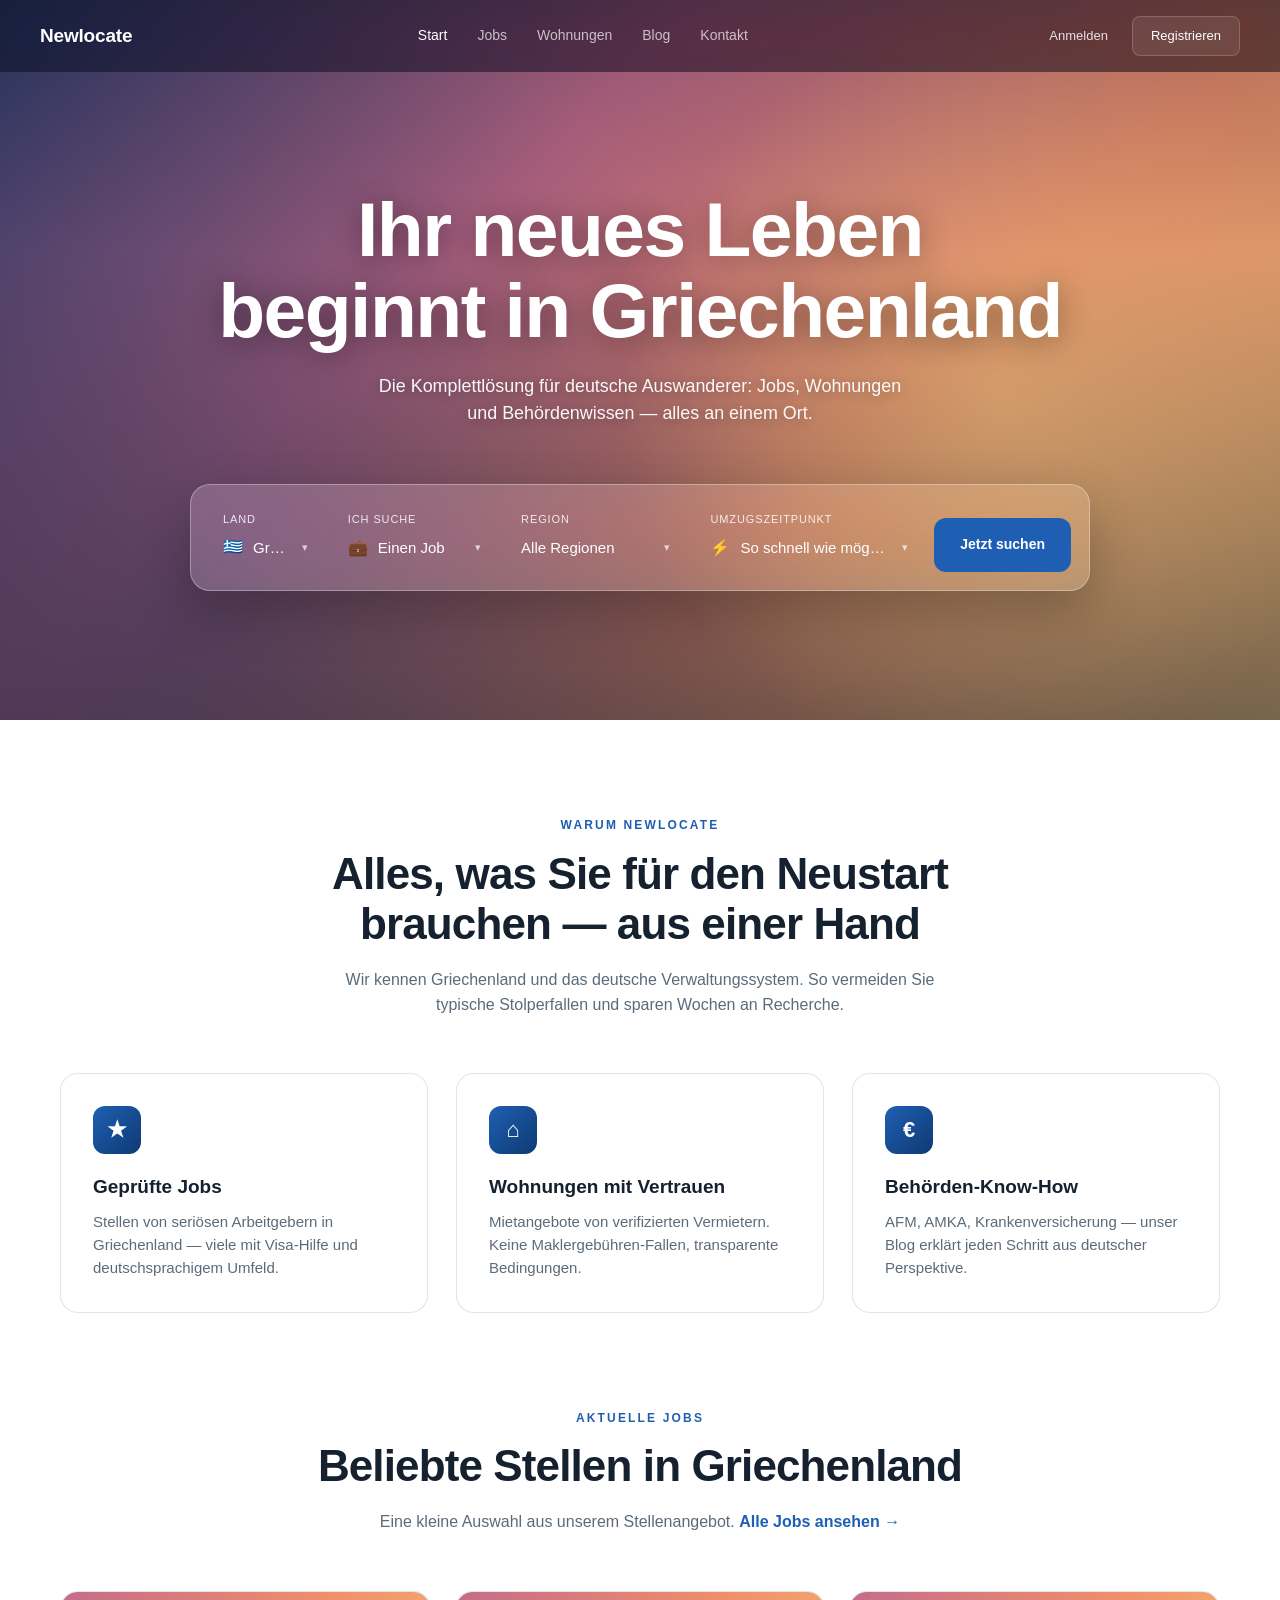
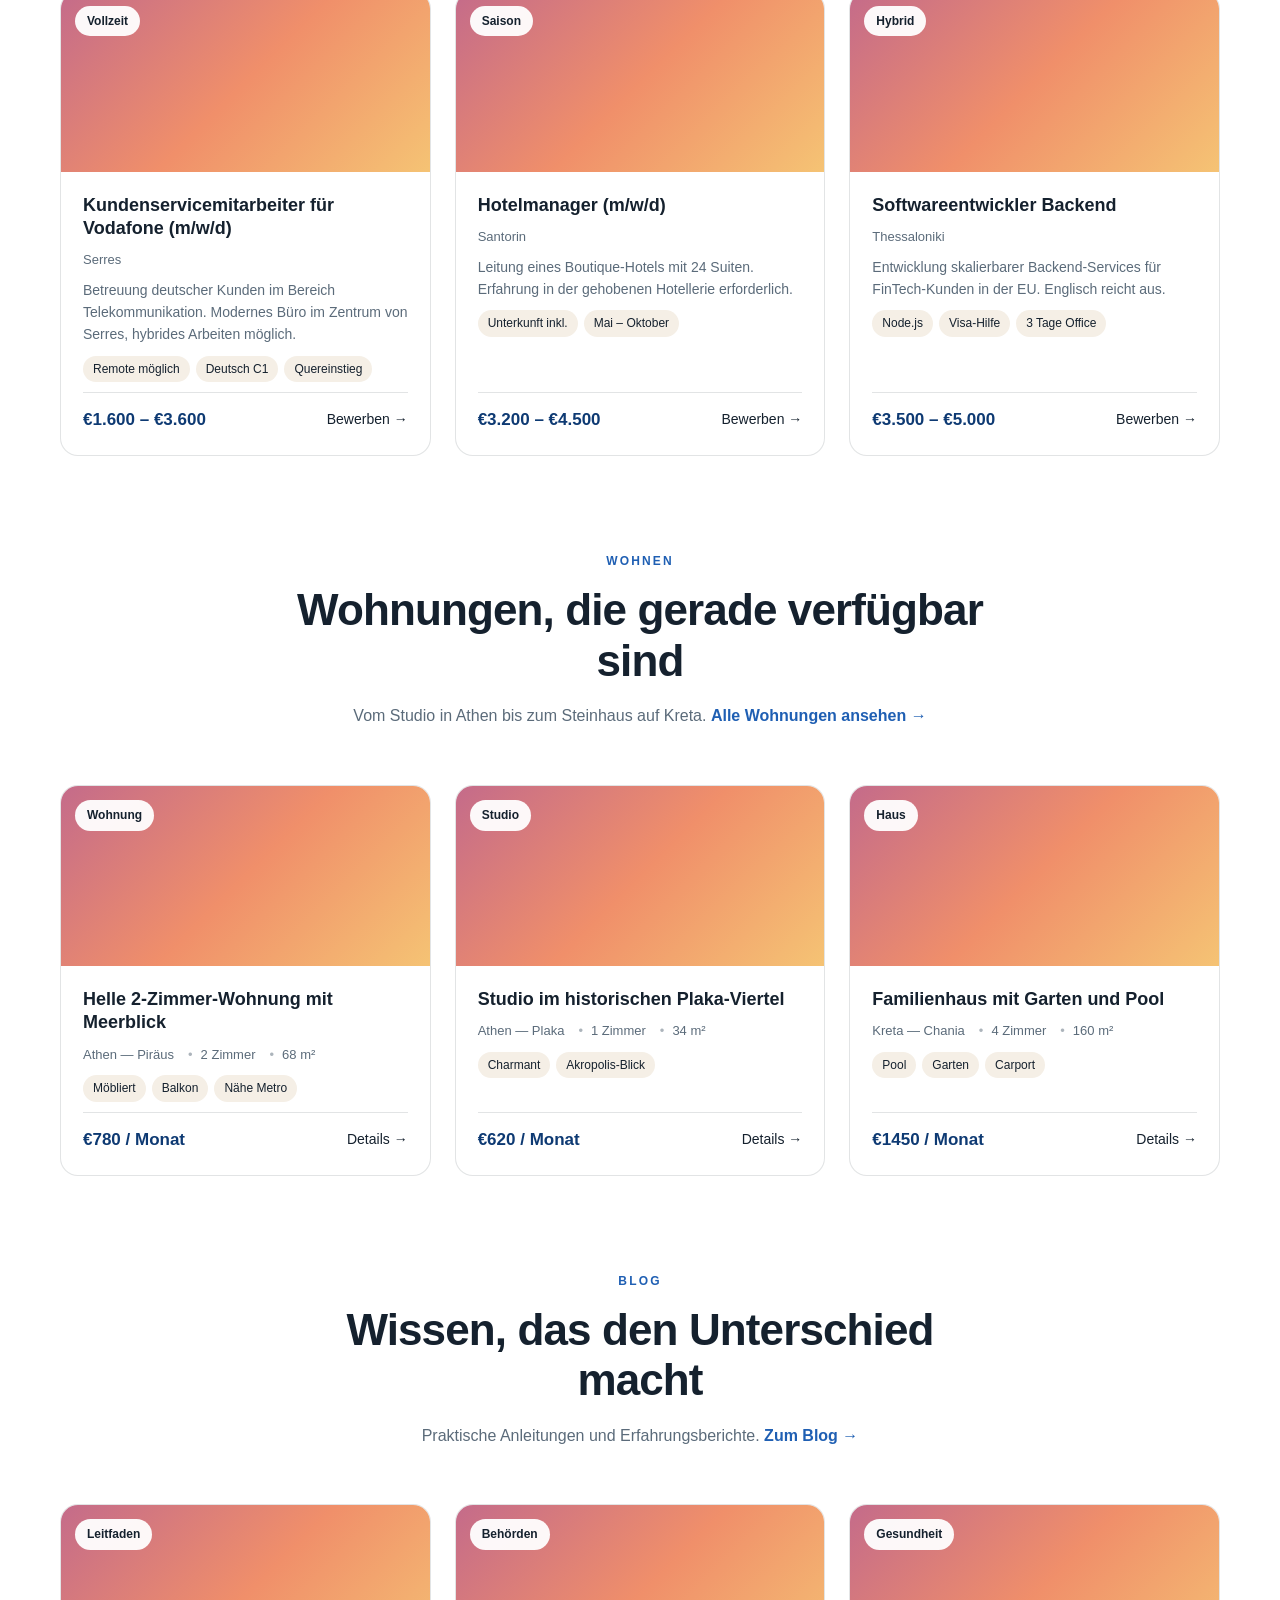
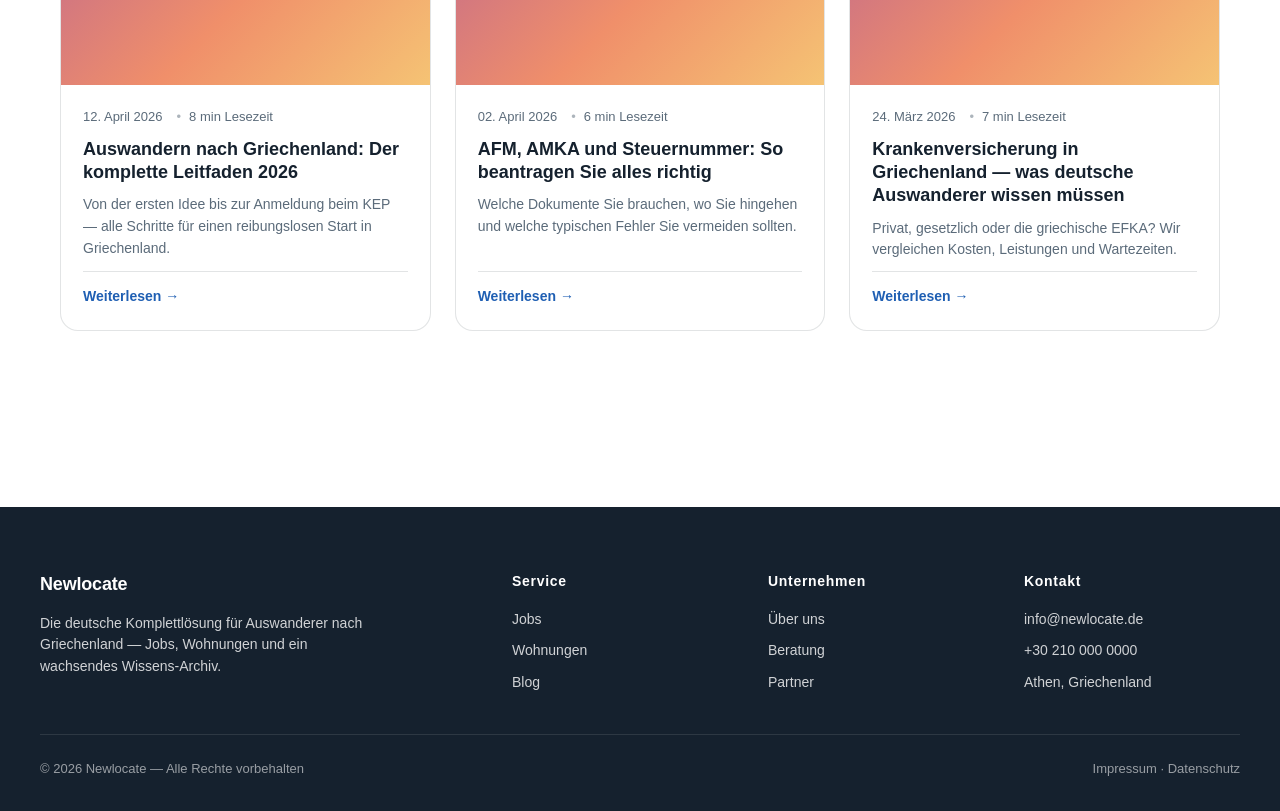
==== commit 206ad3e6: "Add files via upload" ====
--- a/index.html
+++ b/index.html
@@ -21,7 +21,7 @@
       <!-- Hero mit Navigation darüber -->
       <section class="hero">
         <nav class="nav on-hero">
-          <div class="brand">newlocate.de</div>
+          <a href="index.html" class="brand">Newlocate</a>
           <ul class="nav-links">
             <li><a href="index.html" class="active">Start</a></li>
             <li><a href="jobs.html">Jobs</a></li>
@@ -29,7 +29,7 @@
             <li><a href="blog.html">Blog</a></li>
             <li><a href="#kontakt">Kontakt</a></li>
           </ul>
-          <a href="#beratung" class="nav-cta">Kostenlose Beratung</a>
+          <div class="nav-actions"></div>
           <button class="menu-toggle" aria-label="Menü öffnen">☰</button>
         </nav>
 
@@ -83,7 +83,7 @@
       <!-- Vorteile -->
       <section class="section">
         <div class="section-head">
-          <div class="eyebrow">Warum newlocate.de</div>
+          <div class="eyebrow">Warum Newlocate</div>
           <h2>Alles, was Sie für den Neustart brauchen — aus einer Hand</h2>
           <p class="sub">Wir kennen Griechenland und das deutsche Verwaltungssystem. So vermeiden Sie typische
             Stolperfallen und sparen Wochen an Recherche.</p>
@@ -145,7 +145,7 @@
       <footer class="footer" id="kontakt">
         <div class="footer-grid">
           <div>
-            <div class="brand" style="color:#fff; font-size:18px; margin-bottom:14px;">newlocate.de</div>
+            <div class="brand" style="color:#fff; font-size:18px; margin-bottom:14px;">Newlocate</div>
             <p style="font-size:14px; max-width:340px;">Die deutsche Komplettlösung für Auswanderer nach Griechenland —
               Jobs, Wohnungen und ein wachsendes Wissens-Archiv.</p>
           </div>
@@ -175,7 +175,7 @@
           </div>
         </div>
         <div class="footer-bottom">
-          <span>© 2026 newlocate.de — Alle Rechte vorbehalten</span>
+          <span>© 2026 Newlocate — Alle Rechte vorbehalten</span>
           <span><a href="#">Impressum</a> · <a href="#">Datenschutz</a></span>
         </div>
       </footer>
--- a/styles.css
+++ b/styles.css
@@ -37,19 +37,15 @@
 
 .outer-frame {
   min-height: 100vh;
-  padding: 24px;
-  background:
-    radial-gradient(60% 80% at 20% 30%, #f3c9b6 0%, transparent 60%),
-    radial-gradient(50% 70% at 80% 20%, #b9d3f0 0%, transparent 60%),
-    radial-gradient(70% 90% at 60% 90%, #efc9d5 0%, transparent 60%),
-    linear-gradient(135deg, #f4e6d6 0%, #e9d5e2 50%, #cfd8e8 100%);
+  padding: 0;
+  background: #ffffff;
 }
 
 .frame-inner {
   background: #ffffff;
-  border-radius: 20px;
-  overflow: hidden;
-  box-shadow: var(--shadow);
+  border-radius: 0;
+  overflow: visible;
+  box-shadow: none;
 }
 
 /* =========================================================
@@ -59,53 +55,101 @@
 .nav {
   display: flex;
   align-items: center;
-  justify-content: space-between;
-  padding: 22px 40px;
-  background: rgba(255, 255, 255, 0.7);
-  backdrop-filter: blur(20px);
-  -webkit-backdrop-filter: blur(20px);
+  gap: 32px;
+  padding: 16px 40px;
+  background: #0d1220;
+  color: rgba(255, 255, 255, 0.85);
   position: relative;
-  z-index: 10;
+  z-index: 50;
 }
 
 .nav.on-hero {
   position: absolute;
-  top: 24px;
-  left: 24px;
-  right: 24px;
-  border-radius: 20px 20px 0 0;
-  background: rgba(255, 255, 255, 0.55);
+  top: 0;
+  left: 0;
+  right: 0;
+  border-radius: 0;
+  background: rgba(13, 18, 32, 0.55);
+  backdrop-filter: blur(18px) saturate(140%);
+  -webkit-backdrop-filter: blur(18px) saturate(140%);
 }
 
 .brand {
-  font-weight: 700;
-  letter-spacing: 0.18em;
-  font-size: 14px;
-}
+  font-weight: 800;
+  font-size: 19px;
+  letter-spacing: -0.01em;
+  color: #ffffff;
+  text-decoration: none;
+  display: inline-flex;
+  align-items: baseline;
+  transition: opacity .15s;
+}
+.brand:hover { opacity: 0.85; }
 
 .nav-links {
   display: flex;
-  gap: 36px;
+  gap: 30px;
   list-style: none;
   font-size: 14px;
-  color: var(--ink);
-}
-
-.nav-links a { transition: color .2s; }
-.nav-links a:hover { color: var(--aegean); }
-.nav-links a.active { color: var(--aegean); font-weight: 600; }
-
-.nav-cta {
-  border: 1px solid rgba(21, 33, 46, 0.5);
-  padding: 10px 22px;
-  border-radius: 999px;
+  margin: 0 auto;
+}
+
+.nav-links a {
+  color: rgba(255, 255, 255, 0.7);
+  font-weight: 500;
+  transition: color .15s;
+  display: inline-flex;
+  align-items: center;
+  gap: 4px;
+}
+.nav-links a:hover { color: #ffffff; }
+.nav-links a.active { color: #ffffff; }
+
+.nav-actions {
+  display: flex;
+  align-items: center;
+  gap: 8px;
+}
+
+.nav-login {
+  color: rgba(255, 255, 255, 0.85);
+  padding: 9px 16px;
   font-size: 13px;
-  background: transparent;
-  transition: all .2s;
-}
-.nav-cta:hover { background: var(--ink); color: #fff; border-color: var(--ink); }
-
-.menu-toggle { display: none; }
+  border-radius: 8px;
+  font-weight: 500;
+  transition: background .15s, color .15s;
+}
+.nav-login:hover { background: rgba(255, 255, 255, 0.08); color: #ffffff; }
+
+.nav-register {
+  background: rgba(255, 255, 255, 0.08);
+  color: #ffffff;
+  padding: 9px 18px;
+  border: 1px solid rgba(255, 255, 255, 0.18);
+  border-radius: 8px;
+  font-size: 13px;
+  font-weight: 500;
+  transition: all .15s;
+}
+.nav-register:hover { background: var(--aegean); border-color: var(--aegean); }
+
+.nav-user {
+  color: rgba(255, 255, 255, 0.9);
+  font-size: 13px;
+  padding: 0 6px;
+}
+
+.nav-logout {
+  color: rgba(255, 255, 255, 0.7);
+  padding: 8px 14px;
+  font-size: 13px;
+  border-radius: 8px;
+  border: 1px solid rgba(255, 255, 255, 0.15);
+  transition: all .15s;
+}
+.nav-logout:hover { background: rgba(255, 255, 255, 0.08); color: #ffffff; }
+
+.menu-toggle { display: none; color: #fff; font-size: 20px; }
 
 /* =========================================================
    Hero — mit Santorini-Foto (austauschbar)
@@ -167,7 +211,7 @@
   position: relative;
   z-index: 5;
   margin: 0 auto;
-  max-width: 980px;
+  max-width: 1120px;
   padding: 18px;
   background: var(--glass);
   backdrop-filter: blur(24px) saturate(140%);
@@ -175,7 +219,7 @@
   border: 1px solid var(--glass-strong);
   border-radius: 20px;
   display: grid;
-  grid-template-columns: repeat(4, 1fr) auto;
+  grid-template-columns: minmax(0, 0.7fr) minmax(0, 1fr) minmax(0, 1.1fr) minmax(0, 1.4fr) auto;
   gap: 12px;
   align-items: end;
   box-shadow: 0 20px 50px rgba(0, 0, 0, 0.25);
@@ -252,7 +296,7 @@
   line-height: 1;
 }
 .select-toggle .t-icon:empty { display: none; }
-.select-toggle .t-label { flex: 1; white-space: nowrap; overflow: hidden; text-overflow: ellipsis; }
+.select-toggle .t-label { flex: 1; min-width: 0; white-space: nowrap; overflow: hidden; text-overflow: ellipsis; }
 .select-toggle .chev {
   margin-left: 6px;
   font-size: 11px;
@@ -480,7 +524,7 @@
   border-radius: var(--radius);
   padding: 18px;
   display: grid;
-  grid-template-columns: 0.9fr 1.6fr 1fr 1fr auto;
+  grid-template-columns: minmax(0, 0.7fr) minmax(0, 1.6fr) minmax(0, 1fr) minmax(0, 1.1fr) auto;
   gap: 12px;
   margin-bottom: 32px;
   box-shadow: var(--shadow);
@@ -555,12 +599,14 @@
 }
 
 @media (max-width: 700px) {
-  .outer-frame { padding: 12px; }
-  .nav { padding: 18px 22px; }
-  .nav.on-hero { left: 12px; right: 12px; top: 12px; }
+  .outer-frame { padding: 0; }
+  .nav { padding: 14px 18px; gap: 12px; }
+  .nav.on-hero { left: 0; right: 0; top: 0; }
   .nav-links { display: none; }
-  .menu-toggle { display: block; font-size: 22px; }
-  .nav-cta { padding: 8px 16px; font-size: 12px; }
+  .menu-toggle { display: block; }
+  .nav-login { display: none; }
+  .nav-register { padding: 7px 12px; font-size: 12px; }
+  .nav-user { display: none; }
 
   .search-card { grid-template-columns: 1fr; }
   .features { grid-template-columns: 1fr; }
@@ -569,4 +615,140 @@
   .footer-bottom { flex-direction: column; gap: 8px; text-align: center; }
   .section { padding: 64px 22px; }
   .page-header { padding: 100px 22px 60px; }
-}
+
+  .auth-modal { padding: 28px 22px 24px; }
+}
+
+/* =========================================================
+   Auth-Modal (Login + Registrierung)
+   ========================================================= */
+
+.auth-overlay {
+  position: fixed;
+  inset: 0;
+  background: rgba(5, 10, 22, 0.65);
+  backdrop-filter: blur(6px);
+  -webkit-backdrop-filter: blur(6px);
+  z-index: 1000;
+  display: none;
+  align-items: center;
+  justify-content: center;
+  padding: 20px;
+}
+.auth-overlay.open { display: flex; animation: authFadeIn .2s ease-out; }
+
+@keyframes authFadeIn {
+  from { opacity: 0; }
+  to { opacity: 1; }
+}
+
+.auth-modal {
+  background: #ffffff;
+  border-radius: 20px;
+  width: min(440px, 100%);
+  padding: 36px 36px 32px;
+  box-shadow: 0 30px 80px rgba(0, 0, 0, 0.4);
+  position: relative;
+  animation: authModalIn .25s ease-out;
+}
+
+@keyframes authModalIn {
+  from { opacity: 0; transform: translateY(12px); }
+  to   { opacity: 1; transform: translateY(0); }
+}
+
+.auth-modal h2 {
+  font-size: 24px;
+  font-weight: 700;
+  margin-bottom: 6px;
+  letter-spacing: -0.01em;
+}
+.auth-sub {
+  color: var(--muted);
+  margin-bottom: 24px;
+  font-size: 14px;
+}
+
+.auth-close {
+  position: absolute;
+  top: 14px;
+  right: 14px;
+  width: 32px;
+  height: 32px;
+  border-radius: 8px;
+  font-size: 16px;
+  color: var(--muted);
+  display: flex;
+  align-items: center;
+  justify-content: center;
+  transition: background .15s;
+}
+.auth-close:hover { background: var(--sand); color: var(--ink); }
+
+.auth-form {
+  display: flex;
+  flex-direction: column;
+  gap: 14px;
+}
+.auth-field { display: flex; flex-direction: column; gap: 6px; }
+.auth-form label {
+  font-size: 11px;
+  letter-spacing: 0.06em;
+  text-transform: uppercase;
+  color: var(--muted);
+  font-weight: 600;
+}
+.auth-form input {
+  border: 1px solid var(--line);
+  border-radius: 10px;
+  padding: 12px 14px;
+  font-size: 14px;
+  background: #fbf8f3;
+  outline: none;
+  transition: border-color .15s, background .15s;
+  width: 100%;
+  color: var(--ink);
+}
+.auth-form input:focus {
+  border-color: var(--aegean);
+  background: #ffffff;
+}
+
+.auth-submit {
+  background: var(--aegean);
+  color: #ffffff;
+  padding: 13px;
+  border-radius: 10px;
+  font-weight: 600;
+  font-size: 14px;
+  margin-top: 6px;
+  transition: background .15s, transform .1s;
+}
+.auth-submit:hover { background: var(--aegean-deep); }
+.auth-submit:active { transform: translateY(1px); }
+
+.auth-error {
+  color: #b03a2e;
+  font-size: 13px;
+  background: #fdecea;
+  padding: 10px 12px;
+  border-radius: 8px;
+  display: none;
+}
+.auth-error.show { display: block; }
+
+.auth-switch {
+  text-align: center;
+  margin-top: 18px;
+  font-size: 14px;
+  color: var(--muted);
+}
+.auth-switch a {
+  color: var(--aegean);
+  font-weight: 600;
+  cursor: pointer;
+}
+.auth-switch a:hover { text-decoration: underline; }
+
+.auth-view { display: none; }
+.auth-view.active { display: block; }
